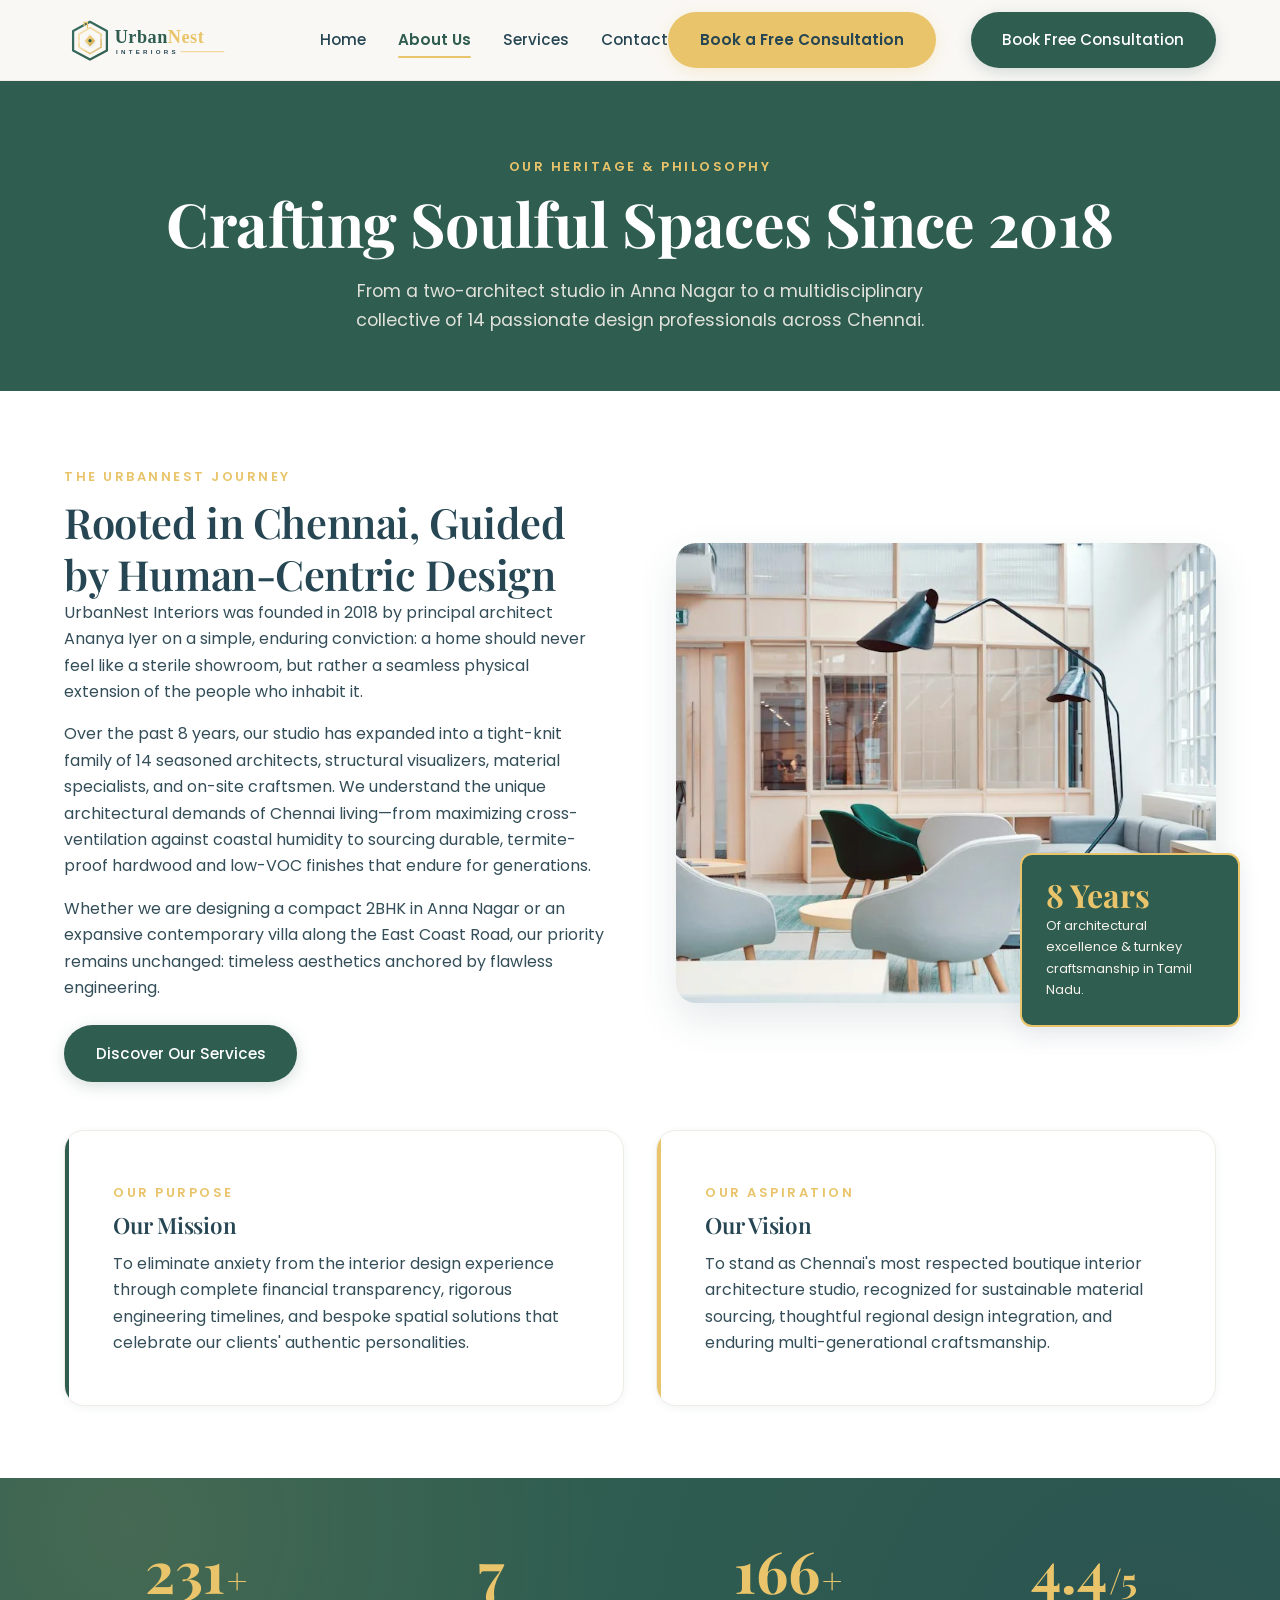
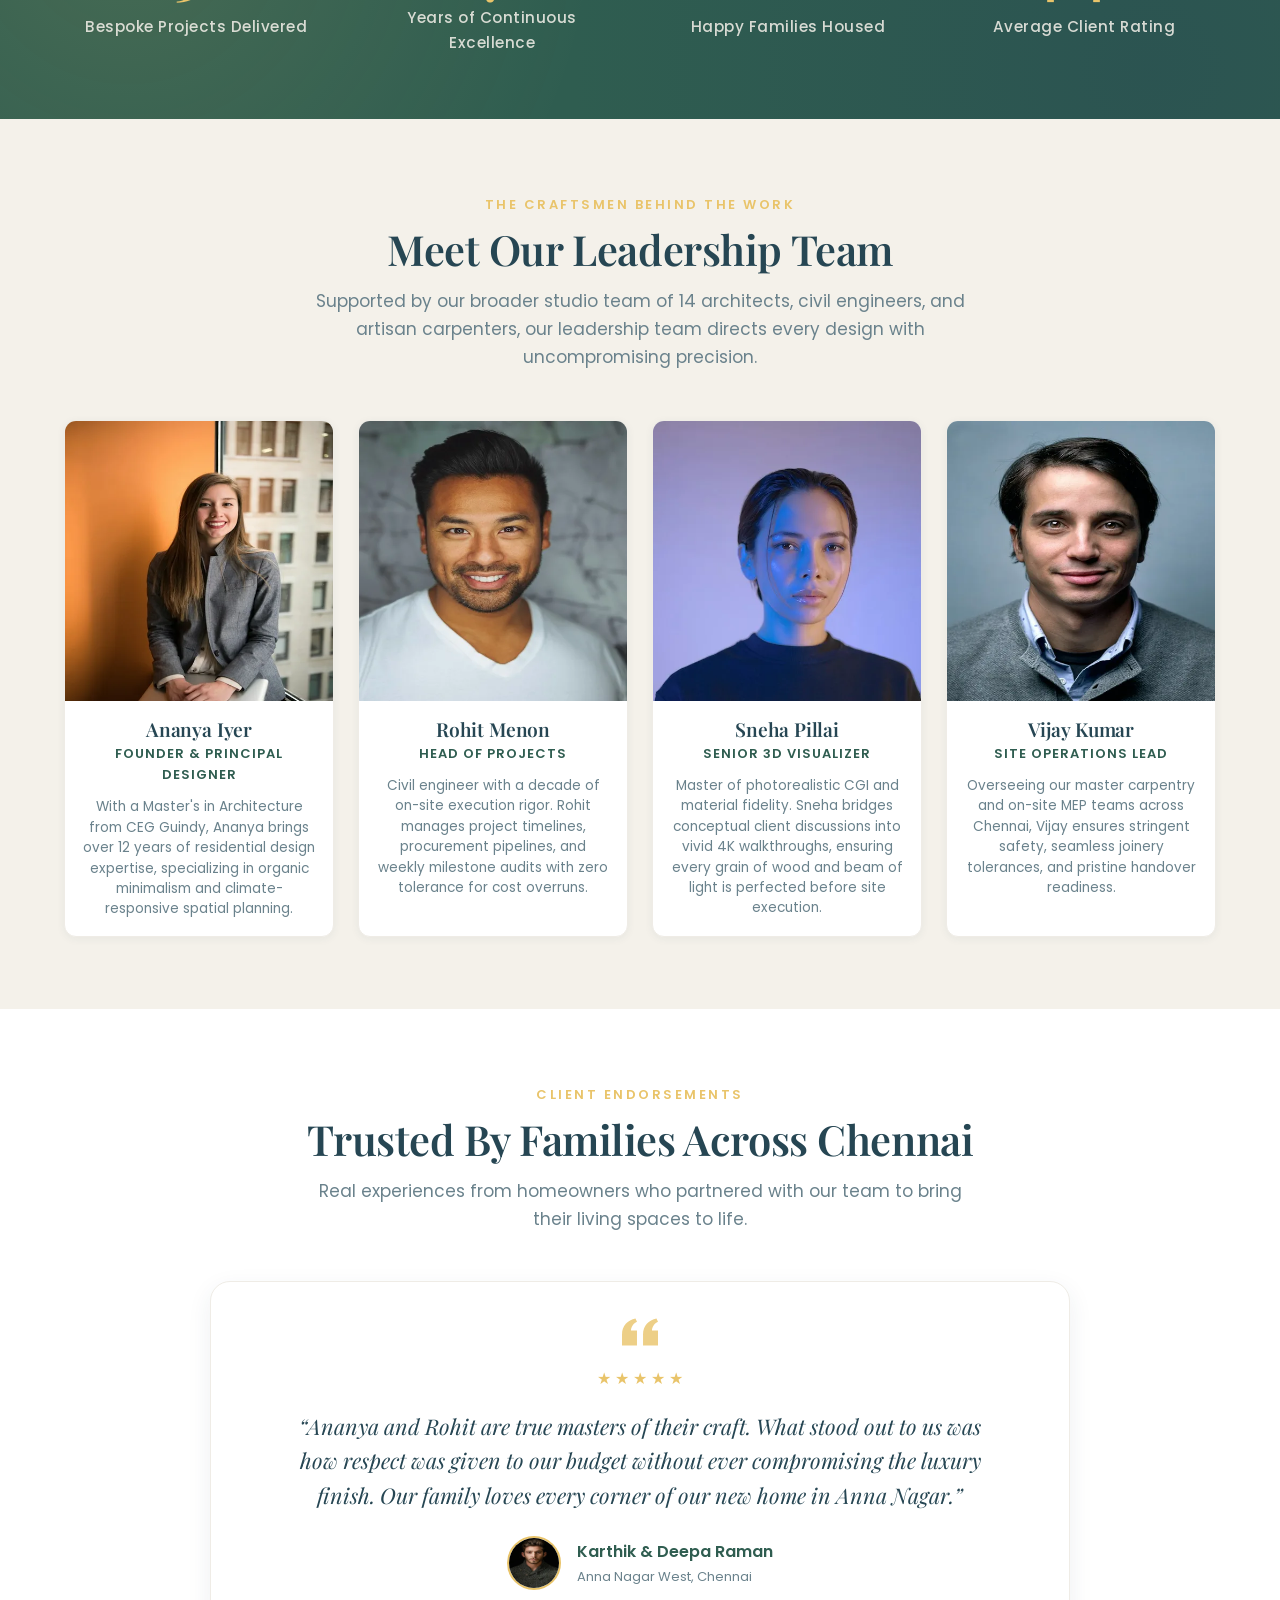
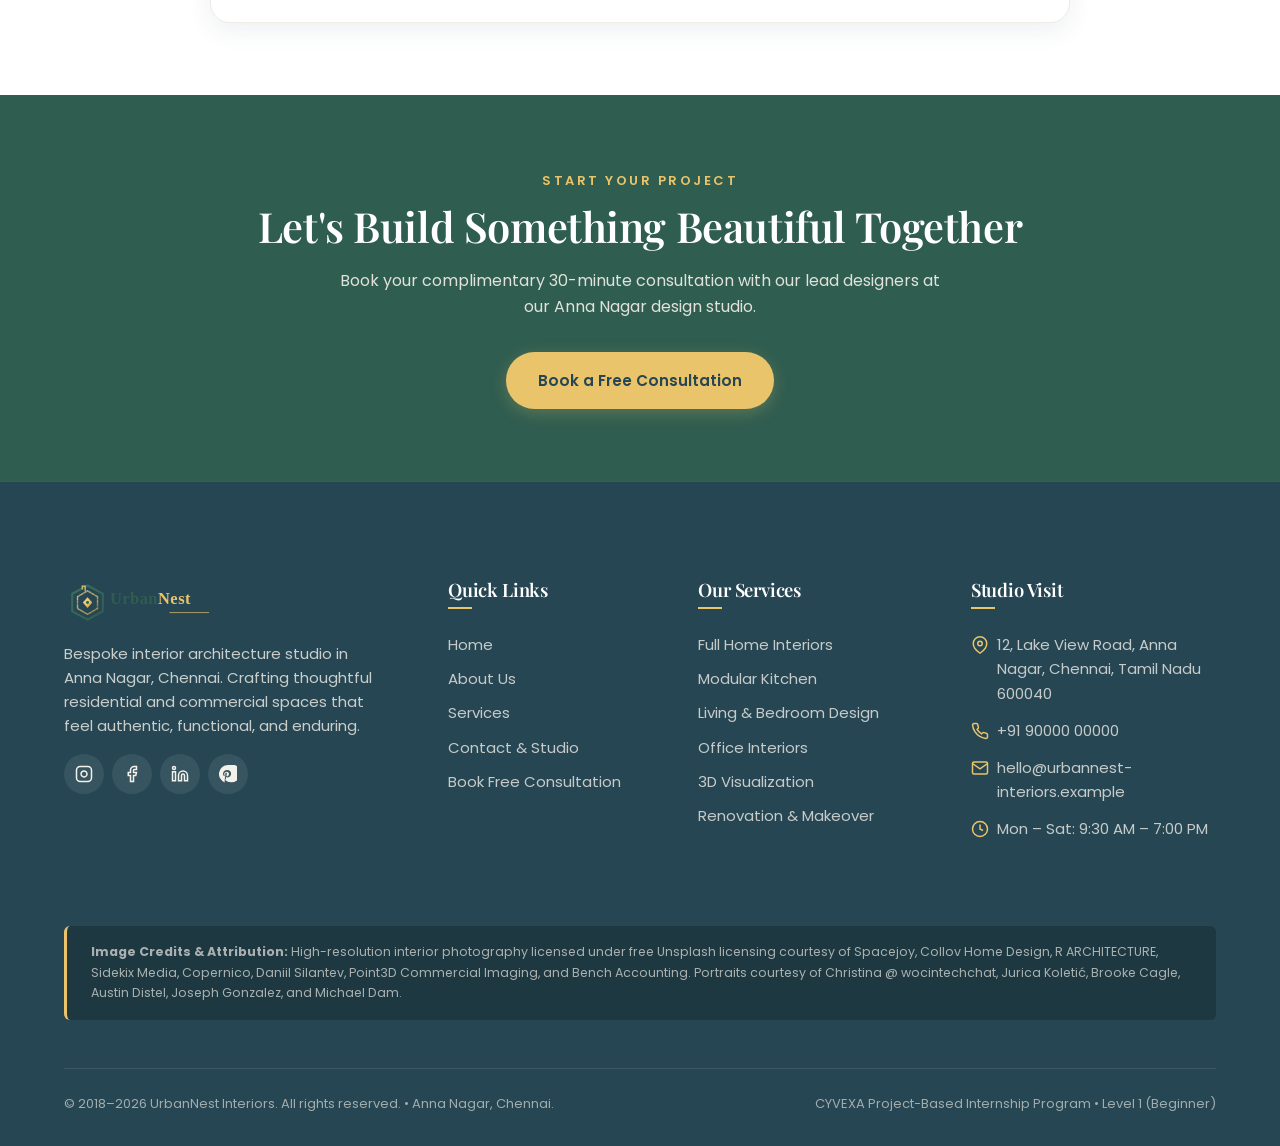
==== about.html @ 2cceaa19 "Initial commit: Complete UrbanNest Interiors static website and documentation" ====
<!DOCTYPE html>
<html lang="en">
<head>
  <meta charset="UTF-8">
  <meta name="viewport" content="width=device-width, initial-scale=1.0">
  <title>About Us | UrbanNest Interiors | Our Story &amp; Leadership Team</title>
  <meta name="description" content="Discover the story of UrbanNest Interiors. Founded in 2018 in Anna Nagar, Chennai, our team of 14 designers and engineers has delivered over 250 bespoke homes.">
  <meta name="keywords" content="about urbannest interiors, interior designers anna nagar, ananya iyer designer, chennai architects, interior design team">
  <meta name="author" content="UrbanNest Interiors">

  <!-- Open Graph / Meta -->
  <meta property="og:type" content="website">
  <meta property="og:title" content="About Us | UrbanNest Interiors">
  <meta property="og:description" content="Learn about our 8-year design heritage in Chennai and meet our multidisciplinary team of 14 architects and project managers.">
  <meta property="og:image" content="assets/images/about-studio.webp">

  <!-- Favicon -->
  <link rel="icon" type="image/png" href="assets/favicon.png">

  <!-- Google Fonts Preconnect -->
  <link rel="preconnect" href="https://fonts.googleapis.com">
  <link rel="preconnect" href="https://fonts.gstatic.com" crossorigin>
  <link href="https://fonts.googleapis.com/css2?family=Playfair+Display:ital,wght@0,500;0,600;0,700;1,400&family=Poppins:wght@300;400;500;600;700&display=swap" rel="stylesheet">

  <!-- Main Stylesheet -->
  <link rel="stylesheet" href="css/style.css">
</head>
<body>

  <!-- Site Header -->
  <header class="site-header" id="siteHeader">
    <div class="container header-container">
      <a href="index.html" class="brand-logo-link" aria-label="UrbanNest Interiors Home">
        <img src="assets/logo.svg" alt="UrbanNest Interiors Logo" class="brand-logo-img" width="220" height="52">
      </a>

      <!-- Desktop & Mobile Navigation -->
      <nav class="main-navigation" id="mainNavigation" aria-label="Main Navigation">
        <ul class="nav-menu">
          <li><a href="index.html" class="nav-link">Home</a></li>
          <li><a href="about.html" class="nav-link active" aria-current="page">About Us</a></li>
          <li><a href="services.html" class="nav-link">Services</a></li>
          <li><a href="contact.html" class="nav-link">Contact</a></li>
        </ul>
        <div class="mobile-cta-wrapper">
          <a href="contact.html" class="btn btn-gold">Book a Free Consultation</a>
        </div>
      </nav>

      <div class="header-actions">
        <a href="contact.html" class="btn btn-primary" id="headerCtaBtn">Book Free Consultation</a>
        <button class="menu-toggle" id="menuToggle" aria-expanded="false" aria-controls="mainNavigation" aria-label="Toggle navigation menu">
          <span class="menu-toggle-bar"></span>
          <span class="menu-toggle-bar"></span>
          <span class="menu-toggle-bar"></span>
        </button>
      </div>
    </div>
  </header>

  <main id="mainContent">
    <!-- Page Hero Banner -->
    <section class="section section-dark text-center" style="padding: 4.5rem 0 3.5rem;">
      <div class="container">
        <span class="section-eyebrow">Our Heritage &amp; Philosophy</span>
        <h1 style="color: #FFFFFF; margin-bottom: 1rem;">Crafting Soulful Spaces Since 2018</h1>
        <p style="max-width: 650px; margin: 0 auto; color: rgba(244, 241, 234, 0.9); font-size: 1.1rem;">
          From a two-architect studio in Anna Nagar to a multidisciplinary collective of 14 passionate design professionals across Chennai.
        </p>
      </div>
    </section>

    <!-- Company Story Section -->
    <section class="section section-white" id="ourStory">
      <div class="container">
        <div class="about-story-grid">
          <div class="about-story-content">
            <span class="section-eyebrow">The UrbanNest Journey</span>
            <h2>Rooted in Chennai, Guided by Human-Centric Design</h2>
            <p>
              UrbanNest Interiors was founded in 2018 by principal architect Ananya Iyer on a simple, enduring conviction: a home should never feel like a sterile showroom, but rather a seamless physical extension of the people who inhabit it.
            </p>
            <p>
              Over the past 8 years, our studio has expanded into a tight-knit family of 14 seasoned architects, structural visualizers, material specialists, and on-site craftsmen. We understand the unique architectural demands of Chennai living—from maximizing cross-ventilation against coastal humidity to sourcing durable, termite-proof hardwood and low-VOC finishes that endure for generations.
            </p>
            <p>
              Whether we are designing a compact 2BHK in Anna Nagar or an expansive contemporary villa along the East Coast Road, our priority remains unchanged: timeless aesthetics anchored by flawless engineering.
            </p>
            <div style="margin-top: 1.5rem;">
              <a href="services.html" class="btn btn-primary">Discover Our Services</a>
            </div>
          </div>

          <div class="about-story-media">
            <img src="assets/images/about-studio.webp" alt="UrbanNest Interiors design studio and material sampling workspace" class="about-story-img" width="900" height="600" loading="lazy">
            <div class="about-badge-card">
              <div class="about-badge-year">8 Years</div>
              <div class="about-badge-text">Of architectural excellence &amp; turnkey craftsmanship in Tamil Nadu.</div>
            </div>
          </div>
        </div>

        <!-- Mission & Vision Cards -->
        <div class="mission-vision-grid">
          <div class="mv-card">
            <span class="section-eyebrow text-green">Our Purpose</span>
            <h3 class="mv-card-title">Our Mission</h3>
            <p>
              To eliminate anxiety from the interior design experience through complete financial transparency, rigorous engineering timelines, and bespoke spatial solutions that celebrate our clients&apos; authentic personalities.
            </p>
          </div>

          <div class="mv-card vision">
            <span class="section-eyebrow text-gold">Our Aspiration</span>
            <h3 class="mv-card-title">Our Vision</h3>
            <p>
              To stand as Chennai&apos;s most respected boutique interior architecture studio, recognized for sustainable material sourcing, thoughtful regional design integration, and enduring multi-generational craftsmanship.
            </p>
          </div>
        </div>
      </div>
    </section>

    <!-- Company Statistics Section -->
    <section class="stats-banner" id="aboutStatsSection">
      <div class="container">
        <div class="stats-grid">
          <div class="stat-item">
            <div class="stat-number-wrapper">
              <span class="stat-counter" data-target="250">0</span>
              <span class="stat-suffix">+</span>
            </div>
            <div class="stat-label">Bespoke Projects Delivered</div>
          </div>

          <div class="stat-item">
            <div class="stat-number-wrapper">
              <span class="stat-counter" data-target="8">0</span>
              <span class="stat-suffix"></span>
            </div>
            <div class="stat-label">Years of Continuous Excellence</div>
          </div>

          <div class="stat-item">
            <div class="stat-number-wrapper">
              <span class="stat-counter" data-target="180">0</span>
              <span class="stat-suffix">+</span>
            </div>
            <div class="stat-label">Happy Families Housed</div>
          </div>

          <div class="stat-item">
            <div class="stat-number-wrapper">
              <span class="stat-counter" data-target="4.8" data-decimal="true">0</span>
              <span class="stat-suffix">/5</span>
            </div>
            <div class="stat-label">Average Client Rating</div>
          </div>
        </div>
      </div>
    </section>

    <!-- Leadership & Team Section (Team of 14 & 4 Profiles) -->
    <section class="section section-cream" id="teamSection">
      <div class="container">
        <div class="section-header">
          <span class="section-eyebrow">The Craftsmen Behind The Work</span>
          <h2>Meet Our Leadership Team</h2>
          <p class="section-description">
            Supported by our broader studio team of 14 architects, civil engineers, and artisan carpenters, our leadership team directs every design with uncompromising precision.
          </p>
        </div>

        <div class="team-grid">
          <!-- Profile 1: Ananya Iyer -->
          <article class="team-card">
            <div class="team-card-media">
              <img src="assets/images/team-ananya.webp" alt="Ananya Iyer, Founder and Principal Designer at UrbanNest Interiors" class="team-card-img" width="500" height="600" loading="lazy">
            </div>
            <div class="team-card-body">
              <h3 class="team-member-name">Ananya Iyer</h3>
              <div class="team-member-role">Founder &amp; Principal Designer</div>
              <p class="team-member-bio">
                With a Master&apos;s in Architecture from CEG Guindy, Ananya brings over 12 years of residential design expertise, specializing in organic minimalism and climate-responsive spatial planning.
              </p>
            </div>
          </article>

          <!-- Profile 2: Rohit Menon -->
          <article class="team-card">
            <div class="team-card-media">
              <img src="assets/images/team-rohit.webp" alt="Rohit Menon, Head of Projects at UrbanNest Interiors" class="team-card-img" width="500" height="600" loading="lazy">
            </div>
            <div class="team-card-body">
              <h3 class="team-member-name">Rohit Menon</h3>
              <div class="team-member-role">Head of Projects</div>
              <p class="team-member-bio">
                Civil engineer with a decade of on-site execution rigor. Rohit manages project timelines, procurement pipelines, and weekly milestone audits with zero tolerance for cost overruns.
              </p>
            </div>
          </article>

          <!-- Profile 3: Sneha Pillai -->
          <article class="team-card">
            <div class="team-card-media">
              <img src="assets/images/team-sneha.webp" alt="Sneha Pillai, Senior 3D Visualizer at UrbanNest Interiors" class="team-card-img" width="500" height="600" loading="lazy">
            </div>
            <div class="team-card-body">
              <h3 class="team-member-name">Sneha Pillai</h3>
              <div class="team-member-role">Senior 3D Visualizer</div>
              <p class="team-member-bio">
                Master of photorealistic CGI and material fidelity. Sneha bridges conceptual client discussions into vivid 4K walkthroughs, ensuring every grain of wood and beam of light is perfected before site execution.
              </p>
            </div>
          </article>

          <!-- Profile 4: Vijay Kumar -->
          <article class="team-card">
            <div class="team-card-media">
              <img src="assets/images/team-vijay.webp" alt="Vijay Kumar, Site Operations Lead at UrbanNest Interiors" class="team-card-img" width="500" height="600" loading="lazy">
            </div>
            <div class="team-card-body">
              <h3 class="team-member-name">Vijay Kumar</h3>
              <div class="team-member-role">Site Operations Lead</div>
              <p class="team-member-bio">
                Overseeing our master carpentry and on-site MEP teams across Chennai, Vijay ensures stringent safety, seamless joinery tolerances, and pristine handover readiness.
              </p>
            </div>
          </article>
        </div>
      </div>
    </section>

    <!-- Testimonial Spotlight Section -->
    <section class="section section-white" id="aboutTestimonials">
      <div class="container">
        <div class="section-header">
          <span class="section-eyebrow">Client Endorsements</span>
          <h2>Trusted By Families Across Chennai</h2>
          <p class="section-description">
            Real experiences from homeowners who partnered with our team to bring their living spaces to life.
          </p>
        </div>

        <div class="testimonial-carousel-container">
          <div class="testimonial-slide" style="max-width: 800px; margin: 0 auto;">
            <svg class="testimonial-quote-icon" width="36" height="36" viewBox="0 0 24 24" fill="currentColor"><path d="M14.017 21v-7.391c0-5.704 3.731-9.57 8.983-10.609l.995 2.151c-2.432.917-3.995 3.638-3.995 5.849h4v10h-9.983zm-14.017 0v-7.391c0-5.704 3.748-9.57 9-10.609l.996 2.151c-2.433.917-3.996 3.638-3.996 5.849h3.983v10h-9.983z"/></svg>
            <div class="testimonial-rating" aria-label="5 out of 5 stars">
              <span>&#9733;</span><span>&#9733;</span><span>&#9733;</span><span>&#9733;</span><span>&#9733;</span>
            </div>
            <blockquote class="testimonial-quote-text">
              &ldquo;Ananya and Rohit are true masters of their craft. What stood out to us was how respect was given to our budget without ever compromising the luxury finish. Our family loves every corner of our new home in Anna Nagar.&rdquo;
            </blockquote>
            <div class="testimonial-author-wrapper">
              <img src="assets/images/client-karthik.webp" alt="Client Karthik Raman" class="testimonial-author-avatar" width="54" height="54" loading="lazy">
              <div class="testimonial-author-info">
                <div class="testimonial-author-name">Karthik &amp; Deepa Raman</div>
                <div class="testimonial-author-location">Anna Nagar West, Chennai</div>
              </div>
            </div>
          </div>
        </div>
      </div>
    </section>

    <!-- Consultation Banner -->
    <section class="section section-dark text-center">
      <div class="container">
        <span class="section-eyebrow">Start Your Project</span>
        <h2 style="color: #FFFFFF; margin-bottom: 1rem;">Let&apos;s Build Something Beautiful Together</h2>
        <p style="max-width: 600px; margin: 0 auto 2rem; color: rgba(244, 241, 234, 0.9);">
          Book your complimentary 30-minute consultation with our lead designers at our Anna Nagar design studio.
        </p>
        <a href="contact.html" class="btn btn-gold">Book a Free Consultation</a>
      </div>
    </section>
  </main>

  <!-- Global Footer -->
  <footer class="site-footer" id="siteFooter">
    <div class="container">
      <div class="footer-top-grid">
        <!-- Col 1: Brand Info -->
        <div>
          <img src="assets/logo.svg" alt="UrbanNest Interiors" class="footer-brand-logo" width="200" height="48">
          <p class="footer-brand-desc">
            Bespoke interior architecture studio in Anna Nagar, Chennai. Crafting thoughtful residential and commercial spaces that feel authentic, functional, and enduring.
          </p>
          <div class="footer-social-links" aria-label="Social media channels">
            <a href="https://instagram.com" class="social-btn" target="_blank" rel="noopener noreferrer" aria-label="Instagram">
              <svg width="18" height="18" viewBox="0 0 24 24" fill="none" stroke="currentColor" stroke-width="2"><rect x="2" y="2" width="20" height="20" rx="5" ry="5"></rect><path d="M16 11.37A4 4 0 1 1 12.63 8 4 4 0 0 1 16 11.37z"></path><line x1="17.5" y1="6.5" x2="17.51" y2="6.5"></line></svg>
            </a>
            <a href="https://facebook.com" class="social-btn" target="_blank" rel="noopener noreferrer" aria-label="Facebook">
              <svg width="18" height="18" viewBox="0 0 24 24" fill="none" stroke="currentColor" stroke-width="2"><path d="M18 2h-3a5 5 0 0 0-5 5v3H7v4h3v8h4v-8h3l1-4h-4V7a1 1 0 0 1 1-1h3z"></path></svg>
            </a>
            <a href="https://linkedin.com" class="social-btn" target="_blank" rel="noopener noreferrer" aria-label="LinkedIn">
              <svg width="18" height="18" viewBox="0 0 24 24" fill="none" stroke="currentColor" stroke-width="2"><path d="M16 8a6 6 0 0 1 6 6v7h-4v-7a2 2 0 0 0-2-2 2 2 0 0 0-2 2v7h-4v-7a6 6 0 0 1 6-6z"></path><rect x="2" y="9" width="4" height="12"></rect><circle cx="4" cy="4" r="2"></circle></svg>
            </a>
            <a href="https://pinterest.com" class="social-btn" target="_blank" rel="noopener noreferrer" aria-label="Pinterest">
              <svg width="18" height="18" viewBox="0 0 24 24" fill="currentColor"><path d="M12 0a12 12 0 0 0-4.37 23.18c-.06-.98-.12-2.48.02-3.55.13-.97.87-6.39.87-6.39s-.22-.44-.22-1.09c0-1.02.59-1.78 1.33-1.78.63 0 .93.47.93 1.04 0 .63-.4 1.58-.61 2.45-.17.73.37 1.33 1.09 1.33 1.3 0 2.31-1.38 2.31-3.36 0-1.76-1.26-2.99-3.07-2.99-2.09 0-3.32 1.57-3.32 3.19 0 .63.24 1.31.55 1.68.06.07.07.14.05.21-.06.24-.19.77-.21.88-.04.14-.12.17-.28.1-1.05-.49-1.7-2.02-1.7-3.26 0-2.65 1.93-5.09 5.56-5.09 2.92 0 5.19 2.08 5.19 4.86 0 2.9-1.83 5.23-4.37 5.23-.85 0-1.66-.44-1.93-.97l-.53 2.01c-.19.74-.71 1.66-1.06 2.22A12.003 12.003 0 1 0 12 0z"/></svg>
            </a>
          </div>
        </div>

        <!-- Col 2: Quick Links -->
        <div>
          <h4 class="footer-heading">Quick Links</h4>
          <ul class="footer-nav-list">
            <li><a href="index.html">Home</a></li>
            <li><a href="about.html">About Us</a></li>
            <li><a href="services.html">Services</a></li>
            <li><a href="contact.html">Contact &amp; Studio</a></li>
            <li><a href="contact.html">Book Free Consultation</a></li>
          </ul>
        </div>

        <!-- Col 3: Services -->
        <div>
          <h4 class="footer-heading">Our Services</h4>
          <ul class="footer-nav-list">
            <li><a href="services.html#serviceFullHome">Full Home Interiors</a></li>
            <li><a href="services.html#serviceModularKitchen">Modular Kitchen</a></li>
            <li><a href="services.html#serviceLivingBed">Living &amp; Bedroom Design</a></li>
            <li><a href="services.html#serviceOffice">Office Interiors</a></li>
            <li><a href="services.html#service3dViz">3D Visualization</a></li>
            <li><a href="services.html#serviceRenovation">Renovation &amp; Makeover</a></li>
          </ul>
        </div>

        <!-- Col 4: Studio Contact -->
        <div>
          <h4 class="footer-heading">Studio Visit</h4>
          <div class="footer-contact-item">
            <svg width="18" height="18" viewBox="0 0 24 24" fill="none" stroke="currentColor" stroke-width="2"><path d="M21 10c0 7-9 13-9 13s-9-6-9-13a9 9 0 0 1 18 0z"></path><circle cx="12" cy="10" r="3"></circle></svg>
            <span>12, Lake View Road, Anna Nagar, Chennai, Tamil Nadu 600040</span>
          </div>
          <div class="footer-contact-item">
            <svg width="18" height="18" viewBox="0 0 24 24" fill="none" stroke="currentColor" stroke-width="2"><path d="M22 16.92v3a2 2 0 0 1-2.18 2 19.79 19.79 0 0 1-8.63-3.07 19.5 19.5 0 0 1-6-6 19.79 19.79 0 0 1-3.07-8.67A2 2 0 0 1 4.11 2h3a2 2 0 0 1 2 1.72 12.84 12.84 0 0 0 .7 2.81 2 2 0 0 1-.45 2.11L8.09 9.91a16 16 0 0 0 6 6l1.27-1.27a2 2 0 0 1 2.11-.45 12.84 12.84 0 0 0 2.81.7A2 2 0 0 1 22 16.92z"></path></svg>
            <a href="tel:+919000000000">+91 90000 00000</a>
          </div>
          <div class="footer-contact-item">
            <svg width="18" height="18" viewBox="0 0 24 24" fill="none" stroke="currentColor" stroke-width="2"><path d="M4 4h16c1.1 0 2 .9 2 2v12c0 1.1-.9 2-2 2H4c-1.1 0-2-.9-2-2V6c0-1.1.9-2 2-2z"></path><polyline points="22,6 12,13 2,6"></polyline></svg>
            <a href="mailto:hello@urbannest-interiors.example">hello@urbannest-interiors.example</a>
          </div>
          <div class="footer-contact-item">
            <svg width="18" height="18" viewBox="0 0 24 24" fill="none" stroke="currentColor" stroke-width="2"><circle cx="12" cy="12" r="10"></circle><polyline points="12 6 12 12 16 14"></polyline></svg>
            <span>Mon &ndash; Sat: 9:30 AM &ndash; 7:00 PM</span>
          </div>
        </div>
      </div>

      <!-- External Image Credits Strip -->
      <div class="footer-credits-box">
        <strong>Image Credits &amp; Attribution:</strong> High-resolution interior photography licensed under free Unsplash licensing courtesy of Spacejoy, Collov Home Design, R ARCHITECTURE, Sidekix Media, Copernico, Daniil Silantev, Point3D Commercial Imaging, and Bench Accounting. Portraits courtesy of Christina @ wocintechchat, Jurica Koletić, Brooke Cagle, Austin Distel, Joseph Gonzalez, and Michael Dam.
      </div>

      <!-- Copyright Bar -->
      <div class="footer-bottom-bar">
        <div>&copy; 2018&ndash;2026 UrbanNest Interiors. All rights reserved. &bull; Anna Nagar, Chennai.</div>
        <div>CYVEXA Project-Based Internship Program &bull; Level 1 (Beginner)</div>
      </div>
    </div>
  </footer>

  <!-- Floating Back to Top Button -->
  <button class="back-to-top-btn" id="backToTopBtn" aria-label="Back to top of page">
    <svg width="22" height="22" viewBox="0 0 24 24" fill="none" stroke="currentColor" stroke-width="2.5" stroke-linecap="round" stroke-linejoin="round"><line x1="12" y1="19" x2="12" y2="5"></line><polyline points="5 12 12 5 19 12"></polyline></svg>
  </button>

  <!-- Scripts -->
  <script src="js/main.js"></script>
</body>
</html>
---- css/style.css ----
/* ==========================================================================
   UrbanNest Interiors — Official Stylesheet
   Tagline: "Spaces that feel like you."
   Colors:
     Deep Green: #2F5D50 | Warm Gold: #E9C46A | Cream: #F4F1EA
     Charcoal: #264653   | White: #FFFFFF
   Fonts:
     Headings: 'Playfair Display', Georgia, serif
     Body: 'Poppins', sans-serif
   ========================================================================== */

/* --------------------------------------------------------------------------
   1. CSS Custom Properties (Design Tokens)
   -------------------------------------------------------------------------- */
:root {
  /* Color Palette */
  --color-primary: #2F5D50;
  --color-primary-dark: #22443A;
  --color-primary-light: #3D7364;
  --color-primary-subtle: rgba(47, 93, 80, 0.08);

  --color-gold: #E9C46A;
  --color-gold-hover: #D4AF37;
  --color-gold-light: #FDF6E2;
  --color-gold-glow: rgba(233, 196, 106, 0.25);

  --color-cream: #F4F1EA;
  --color-cream-light: #FAF8F5;
  --color-cream-dark: #E8E3D7;

  --color-charcoal: #264653;
  --color-charcoal-muted: #4A6B78;
  --color-text-body: #334E58;
  --color-text-light: #6A828C;

  --color-white: #FFFFFF;
  --color-border: #E2DDD3;
  --color-border-light: #EFECE6;

  --color-error: #D9534F;
  --color-error-bg: #FDF2F2;
  --color-success: #2E7D32;
  --color-success-bg: #E8F5E9;

  /* Typography */
  --font-heading: 'Playfair Display', Georgia, serif;
  --font-body: 'Poppins', -apple-system, BlinkMacSystemFont, 'Segoe UI', Roboto, sans-serif;

  /* Spacing Scale */
  --space-2xs: 0.25rem;  /* 4px */
  --space-xs: 0.5rem;    /* 8px */
  --space-sm: 0.75rem;   /* 12px */
  --space-md: 1rem;      /* 16px */
  --space-lg: 1.5rem;    /* 24px */
  --space-xl: 2rem;      /* 32px */
  --space-2xl: 3rem;     /* 48px */
  --space-3xl: 4.5rem;   /* 72px */
  --space-4xl: 6rem;     /* 96px */

  /* Layout */
  --container-max-width: 1200px;
  --header-height: 80px;

  /* Shadows */
  --shadow-sm: 0 2px 8px rgba(38, 70, 83, 0.06);
  --shadow-md: 0 8px 24px rgba(38, 70, 83, 0.08);
  --shadow-lg: 0 16px 40px rgba(38, 70, 83, 0.12);
  --shadow-hover: 0 20px 48px rgba(47, 93, 80, 0.16);

  /* Transitions & Border Radii */
  --radius-sm: 6px;
  --radius-md: 12px;
  --radius-lg: 20px;
  --radius-full: 9999px;
  --transition-fast: 0.2s cubic-bezier(0.16, 1, 0.3, 1);
  --transition-normal: 0.3s cubic-bezier(0.16, 1, 0.3, 1);
  --transition-slow: 0.5s cubic-bezier(0.16, 1, 0.3, 1);
}

/* --------------------------------------------------------------------------
   2. Reset & Base Styles
   -------------------------------------------------------------------------- */
*,
*::before,
*::after {
  box-sizing: border-box;
  margin: 0;
  padding: 0;
}

html {
  font-size: 16px;
  scroll-behavior: smooth;
  -webkit-font-smoothing: antialiased;
  -moz-osx-font-smoothing: grayscale;
}

body {
  font-family: var(--font-body);
  font-size: 1rem;
  line-height: 1.65;
  color: var(--color-text-body);
  background-color: var(--color-cream-light);
  overflow-x: hidden;
  min-height: 100vh;
  display: flex;
  flex-direction: column;
}

main {
  flex: 1 0 auto;
}

img,
svg,
video {
  display: block;
  max-width: 100%;
  height: auto;
}

a {
  color: inherit;
  text-decoration: none;
  transition: color var(--transition-fast);
}

button,
input,
select,
textarea {
  font: inherit;
  color: inherit;
}

button {
  cursor: pointer;
  border: none;
  background: none;
}

ul,
ol {
  list-style: none;
}

/* --------------------------------------------------------------------------
   3. Typography & Headings
   -------------------------------------------------------------------------- */
h1, h2, h3, h4, h5, h6 {
  font-family: var(--font-heading);
  color: var(--color-charcoal);
  line-height: 1.25;
  font-weight: 600;
  letter-spacing: -0.01em;
}

h1 {
  font-size: clamp(2.4rem, 5vw, 3.8rem);
  font-weight: 700;
}

h2 {
  font-size: clamp(1.8rem, 3.5vw, 2.6rem);
}

h3 {
  font-size: clamp(1.3rem, 2.5vw, 1.75rem);
}

h4 {
  font-size: 1.2rem;
}

p {
  margin-bottom: 1rem;
}

p:last-child {
  margin-bottom: 0;
}

.text-gold {
  color: var(--color-gold);
}

.text-green {
  color: var(--color-primary);
}

.text-center {
  text-align: center;
}

/* --------------------------------------------------------------------------
   4. Layout Containers & Utilities
   -------------------------------------------------------------------------- */
.container {
  width: 100%;
  max-width: var(--container-max-width);
  margin-left: auto;
  margin-right: auto;
  padding-left: var(--space-lg);
  padding-right: var(--space-lg);
}

.section {
  padding-top: var(--space-3xl);
  padding-bottom: var(--space-3xl);
}

.section-cream {
  background-color: var(--color-cream);
}

.section-white {
  background-color: var(--color-white);
}

.section-dark {
  background-color: var(--color-primary);
  color: var(--color-cream);
}

.section-dark h2,
.section-dark h3,
.section-dark h4 {
  color: var(--color-white);
}

.section-header {
  text-align: center;
  max-width: 680px;
  margin: 0 auto var(--space-2xl);
}

.section-eyebrow {
  display: inline-block;
  font-size: 0.8125rem;
  font-weight: 600;
  text-transform: uppercase;
  letter-spacing: 2.5px;
  color: var(--color-gold);
  margin-bottom: var(--space-xs);
}

.section-dark .section-eyebrow {
  color: var(--color-gold);
}

.section-description {
  font-size: 1.0625rem;
  color: var(--color-text-light);
  margin-top: var(--space-sm);
}

.section-dark .section-description {
  color: rgba(244, 241, 234, 0.8);
}

/* --------------------------------------------------------------------------
   5. Buttons & Interactive Links
   -------------------------------------------------------------------------- */
.btn {
  display: inline-flex;
  align-items: center;
  justify-content: center;
  gap: var(--space-xs);
  padding: 0.85rem 1.85rem;
  font-size: 0.95rem;
  font-weight: 500;
  border-radius: var(--radius-full);
  transition: all var(--transition-normal);
  text-align: center;
  min-height: 48px; /* Touch target >= 44px */
  border: 2px solid transparent;
}

.btn-primary {
  background-color: var(--color-primary);
  color: var(--color-white);
  box-shadow: 0 4px 16px rgba(47, 93, 80, 0.2);
}

.btn-primary:hover,
.btn-primary:focus-visible {
  background-color: var(--color-primary-dark);
  transform: translateY(-2px);
  box-shadow: 0 6px 20px rgba(47, 93, 80, 0.3);
}

.btn-gold {
  background-color: var(--color-gold);
  color: var(--color-charcoal);
  font-weight: 600;
  box-shadow: 0 4px 16px var(--color-gold-glow);
}

.btn-gold:hover,
.btn-gold:focus-visible {
  background-color: var(--color-gold-hover);
  transform: translateY(-2px);
  box-shadow: 0 6px 22px rgba(233, 196, 106, 0.4);
}

.btn-outline {
  border-color: var(--color-primary);
  color: var(--color-primary);
  background-color: transparent;
}

.btn-outline:hover,
.btn-outline:focus-visible {
  background-color: var(--color-primary);
  color: var(--color-white);
  transform: translateY(-2px);
}

.btn-outline-gold {
  border-color: var(--color-gold);
  color: var(--color-gold);
  background-color: transparent;
}

.btn-outline-gold:hover,
.btn-outline-gold:focus-visible {
  background-color: var(--color-gold);
  color: var(--color-charcoal);
}

.btn-link {
  display: inline-flex;
  align-items: center;
  gap: 0.4rem;
  font-weight: 600;
  color: var(--color-primary);
  font-size: 0.9375rem;
  transition: gap var(--transition-fast), color var(--transition-fast);
}

.btn-link:hover {
  color: var(--color-gold-hover);
  gap: 0.65rem;
}

.btn-link svg {
  transition: transform var(--transition-fast);
}

.btn-link:hover svg {
  transform: translateX(4px);
}

/* --------------------------------------------------------------------------
   6. Header & Navigation Bar
   -------------------------------------------------------------------------- */
.site-header {
  position: sticky;
  top: 0;
  left: 0;
  right: 0;
  z-index: 1000;
  background-color: rgba(250, 248, 245, 0.94);
  backdrop-filter: blur(14px);
  -webkit-backdrop-filter: blur(14px);
  border-bottom: 1px solid var(--color-border-light);
  transition: box-shadow var(--transition-normal), background-color var(--transition-normal);
}

.site-header.scrolled {
  box-shadow: var(--shadow-sm);
  background-color: rgba(255, 255, 255, 0.97);
}

.header-container {
  display: flex;
  align-items: center;
  justify-content: space-between;
  height: var(--header-height);
}

.brand-logo-link {
  display: flex;
  align-items: center;
  gap: var(--space-xs);
  transition: opacity var(--transition-fast);
}

.brand-logo-link:hover {
  opacity: 0.9;
}

.brand-logo-img {
  height: 52px;
  width: auto;
}

.main-navigation {
  display: flex;
  align-items: center;
}

.nav-menu {
  display: flex;
  align-items: center;
  gap: var(--space-xl);
}

.nav-link {
  position: relative;
  font-size: 0.95rem;
  font-weight: 500;
  color: var(--color-charcoal);
  padding: 0.5rem 0;
  transition: color var(--transition-fast);
}

.nav-link::after {
  content: '';
  position: absolute;
  bottom: 0;
  left: 0;
  width: 0;
  height: 2px;
  background-color: var(--color-gold);
  transition: width var(--transition-normal);
  border-radius: var(--radius-full);
}

.nav-link:hover,
.nav-link:focus-visible {
  color: var(--color-primary);
}

.nav-link:hover::after,
.nav-link.active::after {
  width: 100%;
}

.nav-link.active {
  color: var(--color-primary);
  font-weight: 600;
}

.header-actions {
  display: flex;
  align-items: center;
  gap: var(--space-md);
}

/* Mobile Hamburger Toggle */
.menu-toggle {
  display: none;
  flex-direction: column;
  justify-content: center;
  align-items: center;
  width: 44px;
  height: 44px;
  padding: 8px;
  background: transparent;
  border-radius: var(--radius-sm);
  transition: background-color var(--transition-fast);
}

.menu-toggle:hover {
  background-color: var(--color-cream);
}

.menu-toggle-bar {
  width: 24px;
  height: 2px;
  background-color: var(--color-charcoal);
  transition: all var(--transition-normal);
  margin: 3px 0;
  border-radius: 2px;
}

.menu-toggle.is-active .menu-toggle-bar:nth-child(1) {
  transform: translateY(8px) rotate(45deg);
}

.menu-toggle.is-active .menu-toggle-bar:nth-child(2) {
  opacity: 0;
}

.menu-toggle.is-active .menu-toggle-bar:nth-child(3) {
  transform: translateY(-8px) rotate(-45deg);
}

/* --------------------------------------------------------------------------
   7. Hero Section
   -------------------------------------------------------------------------- */
.hero {
  position: relative;
  background-color: var(--color-charcoal);
  color: var(--color-white);
  padding: var(--space-4xl) 0 calc(var(--space-4xl) + 2rem);
  overflow: hidden;
}

.hero-background-image {
  position: absolute;
  top: 0;
  left: 0;
  width: 100%;
  height: 100%;
  object-fit: cover;
  object-position: center;
  opacity: 0.38;
  filter: saturate(1.1);
  transform: scale(1.02);
  transition: transform 8s ease-out;
}

.hero:hover .hero-background-image {
  transform: scale(1.06);
}

.hero-overlay-scrim {
  position: absolute;
  top: 0;
  left: 0;
  width: 100%;
  height: 100%;
  background: linear-gradient(
    135deg,
    rgba(38, 70, 83, 0.94) 0%,
    rgba(47, 93, 80, 0.88) 60%,
    rgba(34, 68, 58, 0.82) 100%
  );
}

.hero-container {
  position: relative;
  z-index: 2;
  display: grid;
  grid-template-columns: 1.15fr 0.85fr;
  gap: var(--space-2xl);
  align-items: center;
}

.hero-content {
  max-width: 620px;
}

.hero-tag {
  display: inline-flex;
  align-items: center;
  gap: var(--space-xs);
  padding: 0.4rem 1rem;
  background-color: rgba(233, 196, 106, 0.15);
  border: 1px solid rgba(233, 196, 106, 0.35);
  border-radius: var(--radius-full);
  color: var(--color-gold);
  font-size: 0.8125rem;
  font-weight: 600;
  letter-spacing: 2px;
  text-transform: uppercase;
  margin-bottom: var(--space-md);
}

.hero-title {
  color: var(--color-white);
  margin-bottom: var(--space-md);
  line-height: 1.15;
}

.hero-subtitle {
  font-size: 1.125rem;
  color: rgba(244, 241, 234, 0.92);
  margin-bottom: var(--space-xl);
  line-height: 1.7;
}

.hero-cta-group {
  display: flex;
  flex-wrap: wrap;
  align-items: center;
  gap: var(--space-md);
  margin-bottom: var(--space-xl);
}

.hero-trust-badges {
  display: flex;
  align-items: center;
  gap: var(--space-xl);
  padding-top: var(--space-md);
  border-top: 1px solid rgba(244, 241, 234, 0.15);
}

.trust-badge-item {
  display: flex;
  flex-direction: column;
}

.trust-badge-number {
  font-family: var(--font-heading);
  font-size: 1.35rem;
  font-weight: 700;
  color: var(--color-gold);
}

.trust-badge-label {
  font-size: 0.8125rem;
  color: rgba(244, 241, 234, 0.75);
}

/* --------------------------------------------------------------------------
   8. Chennai Live Weather Widget (Open-Meteo Integration)
   -------------------------------------------------------------------------- */
.weather-widget-wrapper {
  position: relative;
}

.weather-card {
  background: rgba(255, 255, 255, 0.1);
  backdrop-filter: blur(16px);
  -webkit-backdrop-filter: blur(16px);
  border: 1px solid rgba(255, 255, 255, 0.22);
  border-radius: var(--radius-lg);
  padding: var(--space-xl);
  color: var(--color-white);
  box-shadow: 0 20px 40px rgba(0, 0, 0, 0.2);
  position: relative;
  overflow: hidden;
}

.weather-card::before {
  content: '';
  position: absolute;
  top: -50px;
  right: -50px;
  width: 140px;
  height: 140px;
  background: radial-gradient(circle, var(--color-gold-glow) 0%, transparent 70%);
  pointer-events: none;
}

.weather-header {
  display: flex;
  align-items: center;
  justify-content: space-between;
  margin-bottom: var(--space-md);
  border-bottom: 1px solid rgba(255, 255, 255, 0.12);
  padding-bottom: var(--space-sm);
}

.weather-location {
  display: flex;
  align-items: center;
  gap: var(--space-xs);
  font-size: 0.875rem;
  font-weight: 500;
  color: var(--color-gold);
  letter-spacing: 0.5px;
}

.weather-refresh-btn {
  color: rgba(244, 241, 234, 0.75);
  display: inline-flex;
  align-items: center;
  gap: 4px;
  font-size: 0.75rem;
  padding: 4px 8px;
  border-radius: var(--radius-full);
  background: rgba(255, 255, 255, 0.08);
  transition: all var(--transition-fast);
}

.weather-refresh-btn:hover {
  color: var(--color-gold);
  background: rgba(255, 255, 255, 0.16);
}

.weather-refresh-btn.rotating svg {
  animation: spin 1s linear infinite;
}

@keyframes spin {
  from { transform: rotate(0deg); }
  to { transform: rotate(360deg); }
}

.weather-body {
  display: flex;
  align-items: center;
  justify-content: space-between;
  margin-bottom: var(--space-md);
}

.weather-temp-block {
  display: flex;
  align-items: baseline;
  gap: 4px;
}

.weather-temp {
  font-family: var(--font-heading);
  font-size: 3.25rem;
  font-weight: 700;
  line-height: 1;
  color: var(--color-white);
}

.weather-unit {
  font-size: 1.5rem;
  color: var(--color-gold);
}

.weather-condition-block {
  display: flex;
  flex-direction: column;
  align-items: flex-end;
  text-align: right;
}

.weather-icon-display {
  font-size: 2.25rem;
  line-height: 1;
  margin-bottom: 4px;
}

.weather-condition-text {
  font-size: 1rem;
  font-weight: 500;
  color: var(--color-cream);
  text-transform: capitalize;
}

.weather-details-grid {
  display: grid;
  grid-template-columns: repeat(2, 1fr);
  gap: var(--space-sm);
  background: rgba(0, 0, 0, 0.18);
  padding: var(--space-sm) var(--space-md);
  border-radius: var(--radius-md);
  font-size: 0.8125rem;
}

.weather-detail-item {
  display: flex;
  align-items: center;
  gap: 6px;
  color: rgba(244, 241, 234, 0.85);
}

.weather-context-note {
  margin-top: var(--space-sm);
  font-size: 0.75rem;
  color: rgba(244, 241, 234, 0.7);
  font-style: italic;
  text-align: center;
}

/* Weather States: Loading, Error, Empty */
.weather-loading,
.weather-error {
  text-align: center;
  padding: var(--space-lg) var(--space-md);
}

.weather-loading-spinner {
  width: 32px;
  height: 32px;
  border: 3px solid rgba(255, 255, 255, 0.2);
  border-top-color: var(--color-gold);
  border-radius: 50%;
  animation: spin 0.8s linear infinite;
  margin: 0 auto var(--space-sm);
}

.weather-retry-btn {
  margin-top: var(--space-sm);
  padding: 0.4rem 1rem;
  font-size: 0.8125rem;
  background: var(--color-gold);
  color: var(--color-charcoal);
  border-radius: var(--radius-full);
  font-weight: 600;
}

/* --------------------------------------------------------------------------
   9. Services Grid & Cards
   -------------------------------------------------------------------------- */
.services-grid {
  display: grid;
  grid-template-columns: repeat(3, 1fr);
  gap: var(--space-xl);
}

.service-card {
  background-color: var(--color-white);
  border-radius: var(--radius-lg);
  overflow: hidden;
  box-shadow: var(--shadow-sm);
  border: 1px solid var(--color-border-light);
  display: flex;
  flex-direction: column;
  transition: transform var(--transition-normal), box-shadow var(--transition-normal);
}

.service-card:hover {
  transform: translateY(-8px);
  box-shadow: var(--shadow-hover);
}

.service-card-media {
  position: relative;
  height: 220px;
  overflow: hidden;
}

.service-card-img {
  width: 100%;
  height: 100%;
  object-fit: cover;
  transition: transform var(--transition-slow);
}

.service-card:hover .service-card-img {
  transform: scale(1.08);
}

.service-card-badge {
  position: absolute;
  top: var(--space-md);
  left: var(--space-md);
  background-color: rgba(47, 93, 80, 0.9);
  backdrop-filter: blur(4px);
  color: var(--color-white);
  padding: 0.3rem 0.8rem;
  border-radius: var(--radius-full);
  font-size: 0.75rem;
  font-weight: 600;
  letter-spacing: 0.5px;
  text-transform: uppercase;
}

.service-card-body {
  padding: var(--space-lg);
  display: flex;
  flex-direction: column;
  flex: 1;
}

.service-card-price-tag {
  display: inline-flex;
  align-items: baseline;
  gap: 4px;
  margin-bottom: var(--space-xs);
  color: var(--color-primary);
  font-weight: 700;
  font-size: 1.15rem;
}

.price-prefix {
  font-size: 0.8125rem;
  font-weight: 500;
  color: var(--color-text-light);
}

.service-card-title {
  margin-bottom: var(--space-xs);
  font-size: 1.35rem;
}

.service-card-desc {
  color: var(--color-text-light);
  font-size: 0.9375rem;
  line-height: 1.6;
  margin-bottom: var(--space-md);
  flex-grow: 1;
}

.service-card-features {
  margin-bottom: var(--space-lg);
  border-top: 1px solid var(--color-border-light);
  padding-top: var(--space-sm);
}

.service-card-features li {
  font-size: 0.875rem;
  color: var(--color-text-body);
  display: flex;
  align-items: center;
  gap: var(--space-xs);
  margin-bottom: 0.35rem;
}

.service-card-features li svg {
  color: var(--color-gold);
  flex-shrink: 0;
}

.service-card-footer {
  margin-top: auto;
  display: flex;
  align-items: center;
  justify-content: space-between;
  padding-top: var(--space-sm);
}

/* --------------------------------------------------------------------------
   10. Why Choose Us (Value Pillars)
   -------------------------------------------------------------------------- */
.features-grid {
  display: grid;
  grid-template-columns: repeat(4, 1fr);
  gap: var(--space-lg);
}

.feature-box {
  background-color: var(--color-white);
  padding: var(--space-xl) var(--space-lg);
  border-radius: var(--radius-md);
  border: 1px solid var(--color-border-light);
  box-shadow: var(--shadow-sm);
  transition: transform var(--transition-normal), border-color var(--transition-normal);
}

.feature-box:hover {
  transform: translateY(-5px);
  border-color: var(--color-gold);
}

.feature-icon-wrapper {
  width: 56px;
  height: 56px;
  border-radius: var(--radius-md);
  background-color: var(--color-cream);
  color: var(--color-primary);
  display: flex;
  align-items: center;
  justify-content: center;
  margin-bottom: var(--space-md);
  transition: background-color var(--transition-fast), color var(--transition-fast);
}

.feature-box:hover .feature-icon-wrapper {
  background-color: var(--color-primary);
  color: var(--color-gold);
}

.feature-title {
  font-size: 1.15rem;
  margin-bottom: var(--space-xs);
}

.feature-text {
  font-size: 0.875rem;
  color: var(--color-text-light);
  line-height: 1.6;
}

/* --------------------------------------------------------------------------
   11. Statistics Counter Section
   -------------------------------------------------------------------------- */
.stats-banner {
  background-color: var(--color-primary);
  color: var(--color-white);
  padding: var(--space-2xl) 0;
  position: relative;
  overflow: hidden;
}

.stats-banner::before {
  content: '';
  position: absolute;
  top: 0;
  left: 0;
  width: 100%;
  height: 100%;
  background: radial-gradient(circle at 10% 20%, rgba(233, 196, 106, 0.12) 0%, transparent 40%),
              radial-gradient(circle at 90% 80%, rgba(38, 70, 83, 0.4) 0%, transparent 50%);
  pointer-events: none;
}

.stats-grid {
  display: grid;
  grid-template-columns: repeat(4, 1fr);
  gap: var(--space-xl);
  text-align: center;
  position: relative;
  z-index: 1;
}

.stat-item {
  padding: var(--space-md);
}

.stat-number-wrapper {
  display: flex;
  align-items: baseline;
  justify-content: center;
  gap: 2px;
  margin-bottom: 0.35rem;
}

.stat-counter {
  font-family: var(--font-heading);
  font-size: clamp(2.5rem, 4.5vw, 3.6rem);
  font-weight: 700;
  line-height: 1;
  color: var(--color-gold);
}

.stat-suffix {
  font-family: var(--font-heading);
  font-size: 2.2rem;
  font-weight: 700;
  color: var(--color-gold);
}

.stat-label {
  font-size: 0.95rem;
  color: rgba(244, 241, 234, 0.85);
  font-weight: 500;
  letter-spacing: 0.5px;
}

/* --------------------------------------------------------------------------
   12. Testimonials Slider
   -------------------------------------------------------------------------- */
.testimonials-section {
  position: relative;
  overflow: hidden;
}

.testimonial-carousel-container {
  max-width: 860px;
  margin: 0 auto;
  position: relative;
}

.testimonial-track {
  display: flex;
  transition: transform var(--transition-slow);
  touch-action: pan-y;
}

.testimonial-slide {
  min-width: 100%;
  box-sizing: border-box;
  padding: var(--space-xl);
  background-color: var(--color-white);
  border-radius: var(--radius-lg);
  box-shadow: var(--shadow-md);
  border: 1px solid var(--color-border-light);
  display: flex;
  flex-direction: column;
  align-items: center;
  text-align: center;
}

.testimonial-quote-icon {
  color: var(--color-gold);
  margin-bottom: var(--space-md);
  opacity: 0.8;
}

.testimonial-rating {
  display: flex;
  gap: 4px;
  color: var(--color-gold);
  margin-bottom: var(--space-md);
}

.testimonial-quote-text {
  font-family: var(--font-heading);
  font-size: clamp(1.1rem, 2vw, 1.35rem);
  font-style: italic;
  color: var(--color-charcoal);
  line-height: 1.6;
  margin-bottom: var(--space-lg);
  max-width: 700px;
}

.testimonial-author-wrapper {
  display: flex;
  align-items: center;
  gap: var(--space-md);
}

.testimonial-author-avatar {
  width: 54px;
  height: 54px;
  border-radius: 50%;
  object-fit: cover;
  border: 2px solid var(--color-gold);
}

.testimonial-author-info {
  text-align: left;
}

.testimonial-author-name {
  font-family: var(--font-body);
  font-size: 1rem;
  font-weight: 600;
  color: var(--color-primary);
}

.testimonial-author-location {
  font-size: 0.8125rem;
  color: var(--color-text-light);
}

.slider-controls {
  display: flex;
  align-items: center;
  justify-content: center;
  gap: var(--space-lg);
  margin-top: var(--space-xl);
}

.slider-btn {
  width: 44px;
  height: 44px;
  border-radius: 50%;
  background-color: var(--color-white);
  border: 1px solid var(--color-border);
  color: var(--color-primary);
  display: flex;
  align-items: center;
  justify-content: center;
  box-shadow: var(--shadow-sm);
  transition: all var(--transition-fast);
}

.slider-btn:hover,
.slider-btn:focus-visible {
  background-color: var(--color-primary);
  color: var(--color-white);
  border-color: var(--color-primary);
  transform: translateY(-2px);
}

.slider-dots {
  display: flex;
  align-items: center;
  gap: 8px;
}

.slider-dot {
  width: 10px;
  height: 10px;
  border-radius: 50%;
  background-color: var(--color-border);
  transition: all var(--transition-normal);
  padding: 0;
}

.slider-dot.active {
  background-color: var(--color-primary);
  width: 28px;
  border-radius: var(--radius-full);
}

/* --------------------------------------------------------------------------
   13. FAQ Accordion
   -------------------------------------------------------------------------- */
.faq-container {
  max-width: 780px;
  margin: 0 auto;
}

.faq-item {
  background-color: var(--color-white);
  border: 1px solid var(--color-border-light);
  border-radius: var(--radius-md);
  margin-bottom: var(--space-md);
  overflow: hidden;
  transition: border-color var(--transition-fast), box-shadow var(--transition-fast);
}

.faq-item:hover {
  border-color: var(--color-gold);
}

.faq-item.is-open {
  border-color: var(--color-primary);
  box-shadow: var(--shadow-sm);
}

.faq-question-btn {
  width: 100%;
  display: flex;
  align-items: center;
  justify-content: space-between;
  padding: var(--space-lg);
  text-align: left;
  font-family: var(--font-heading);
  font-size: 1.125rem;
  font-weight: 600;
  color: var(--color-charcoal);
  background: none;
  min-height: 48px;
  transition: color var(--transition-fast);
}

.faq-question-btn:hover {
  color: var(--color-primary);
}

.faq-chevron {
  flex-shrink: 0;
  color: var(--color-primary);
  transition: transform var(--transition-normal);
  margin-left: var(--space-md);
}

.faq-item.is-open .faq-chevron {
  transform: rotate(180deg);
  color: var(--color-gold);
}

.faq-answer-panel {
  max-height: 0;
  overflow: hidden;
  transition: max-height var(--transition-normal);
  background-color: var(--color-cream-light);
}

.faq-answer-content {
  padding: 0 var(--space-lg) var(--space-lg);
  font-size: 0.9375rem;
  color: var(--color-text-body);
  line-height: 1.65;
}

/* --------------------------------------------------------------------------
   14. About Page Components
   -------------------------------------------------------------------------- */
.about-story-grid {
  display: grid;
  grid-template-columns: 1fr 1fr;
  gap: var(--space-3xl);
  align-items: center;
}

.about-story-media {
  position: relative;
}

.about-story-img {
  border-radius: var(--radius-lg);
  box-shadow: var(--shadow-lg);
  width: 100%;
  height: 460px;
  object-fit: cover;
}

.about-badge-card {
  position: absolute;
  bottom: -24px;
  right: -24px;
  background-color: var(--color-primary);
  color: var(--color-white);
  padding: var(--space-lg);
  border-radius: var(--radius-md);
  box-shadow: var(--shadow-md);
  border: 2px solid var(--color-gold);
  max-width: 220px;
}

.about-badge-year {
  font-family: var(--font-heading);
  font-size: 2rem;
  font-weight: 700;
  color: var(--color-gold);
  line-height: 1;
}

.about-badge-text {
  font-size: 0.8125rem;
  color: var(--color-cream);
  margin-top: 4px;
}

.mission-vision-grid {
  display: grid;
  grid-template-columns: 1fr 1fr;
  gap: var(--space-xl);
  margin-top: var(--space-2xl);
}

.mv-card {
  background-color: var(--color-white);
  padding: var(--space-2xl);
  border-radius: var(--radius-lg);
  border: 1px solid var(--color-border-light);
  box-shadow: var(--shadow-sm);
  position: relative;
  overflow: hidden;
}

.mv-card::before {
  content: '';
  position: absolute;
  top: 0;
  left: 0;
  width: 4px;
  height: 100%;
  background-color: var(--color-primary);
}

.mv-card.vision::before {
  background-color: var(--color-gold);
}

.mv-card-title {
  margin-bottom: var(--space-sm);
  font-size: 1.4rem;
}

/* Team Grid (4 Profiles) */
.team-grid {
  display: grid;
  grid-template-columns: repeat(4, 1fr);
  gap: var(--space-lg);
}

.team-card {
  background-color: var(--color-white);
  border-radius: var(--radius-md);
  overflow: hidden;
  box-shadow: var(--shadow-sm);
  border: 1px solid var(--color-border-light);
  transition: transform var(--transition-normal), box-shadow var(--transition-normal);
  display: flex;
  flex-direction: column;
}

.team-card:hover {
  transform: translateY(-6px);
  box-shadow: var(--shadow-hover);
}

.team-card-media {
  height: 280px;
  overflow: hidden;
  position: relative;
}

.team-card-img {
  width: 100%;
  height: 100%;
  object-fit: cover;
  object-position: top center;
  transition: transform var(--transition-slow);
}

.team-card:hover .team-card-img {
  transform: scale(1.06);
}

.team-card-body {
  padding: var(--space-md);
  text-align: center;
  flex: 1;
  display: flex;
  flex-direction: column;
}

.team-member-name {
  font-size: 1.2rem;
  margin-bottom: 2px;
}

.team-member-role {
  font-size: 0.8125rem;
  font-weight: 600;
  color: var(--color-primary);
  text-transform: uppercase;
  letter-spacing: 1px;
  margin-bottom: var(--space-sm);
}

.team-member-bio {
  font-size: 0.85rem;
  color: var(--color-text-light);
  line-height: 1.5;
  margin-bottom: var(--space-sm);
}

/* --------------------------------------------------------------------------
   15. Services Page & 4-Step Process
   -------------------------------------------------------------------------- */
.services-filter-nav {
  display: flex;
  align-items: center;
  justify-content: center;
  gap: var(--space-xs);
  flex-wrap: wrap;
  margin-bottom: var(--space-2xl);
}

.filter-btn {
  padding: 0.55rem 1.4rem;
  border-radius: var(--radius-full);
  font-size: 0.875rem;
  font-weight: 500;
  color: var(--color-charcoal);
  background-color: var(--color-white);
  border: 1px solid var(--color-border);
  transition: all var(--transition-fast);
  min-height: 44px;
}

.filter-btn:hover {
  border-color: var(--color-primary);
  color: var(--color-primary);
}

.filter-btn.active {
  background-color: var(--color-primary);
  color: var(--color-white);
  border-color: var(--color-primary);
  box-shadow: 0 4px 12px rgba(47, 93, 80, 0.2);
}

/* 4-Step Workflow */
.process-timeline {
  display: grid;
  grid-template-columns: repeat(4, 1fr);
  gap: var(--space-lg);
  position: relative;
  margin-top: var(--space-xl);
}

.process-step-card {
  background-color: var(--color-white);
  border-radius: var(--radius-md);
  padding: var(--space-xl) var(--space-lg);
  border: 1px solid var(--color-border-light);
  box-shadow: var(--shadow-sm);
  position: relative;
  display: flex;
  flex-direction: column;
}

.process-step-number {
  font-family: var(--font-heading);
  font-size: 2.2rem;
  font-weight: 700;
  color: var(--color-gold);
  line-height: 1;
  margin-bottom: var(--space-sm);
}

.process-step-title {
  font-size: 1.15rem;
  margin-bottom: var(--space-xs);
}

.process-step-desc {
  font-size: 0.875rem;
  color: var(--color-text-light);
  line-height: 1.55;
}

/* --------------------------------------------------------------------------
   16. Contact Page & Form
   -------------------------------------------------------------------------- */
.contact-grid {
  display: grid;
  grid-template-columns: 0.9fr 1.1fr;
  gap: var(--space-3xl);
  align-items: start;
}

.contact-info-panel {
  background-color: var(--color-white);
  padding: var(--space-2xl);
  border-radius: var(--radius-lg);
  border: 1px solid var(--color-border-light);
  box-shadow: var(--shadow-sm);
}

.contact-info-list {
  margin: var(--space-xl) 0;
}

.contact-info-item {
  display: flex;
  align-items: flex-start;
  gap: var(--space-md);
  margin-bottom: var(--space-lg);
}

.contact-icon-bubble {
  width: 44px;
  height: 44px;
  border-radius: 50%;
  background-color: var(--color-cream);
  color: var(--color-primary);
  display: flex;
  align-items: center;
  justify-content: center;
  flex-shrink: 0;
}

.contact-item-title {
  font-size: 0.8125rem;
  font-weight: 600;
  text-transform: uppercase;
  letter-spacing: 1px;
  color: var(--color-text-light);
  margin-bottom: 2px;
}

.contact-item-value {
  font-size: 0.95rem;
  color: var(--color-charcoal);
  font-weight: 500;
}

.map-container {
  border-radius: var(--radius-md);
  overflow: hidden;
  box-shadow: var(--shadow-sm);
  margin-top: var(--space-lg);
  border: 1px solid var(--color-border);
}

.map-container iframe {
  width: 100%;
  height: 240px;
  border: 0;
  display: block;
}

/* Contact Form Styling */
.contact-form-panel {
  background-color: var(--color-white);
  padding: var(--space-2xl);
  border-radius: var(--radius-lg);
  border: 1px solid var(--color-border-light);
  box-shadow: var(--shadow-md);
}

.form-group {
  margin-bottom: var(--space-lg);
  position: relative;
}

.form-label {
  display: block;
  font-size: 0.875rem;
  font-weight: 500;
  color: var(--color-charcoal);
  margin-bottom: 0.35rem;
}

.form-label .required-star {
  color: var(--color-error);
}

.form-input,
.form-select,
.form-textarea {
  width: 100%;
  padding: 0.75rem 1rem;
  border: 1.5px solid var(--color-border);
  border-radius: var(--radius-sm);
  background-color: var(--color-cream-light);
  color: var(--color-charcoal);
  font-size: 0.95rem;
  transition: border-color var(--transition-fast), background-color var(--transition-fast), box-shadow var(--transition-fast);
  min-height: 48px;
}

.form-textarea {
  resize: vertical;
  min-height: 120px;
}

.form-input:focus,
.form-select:focus,
.form-textarea:focus {
  outline: none;
  border-color: var(--color-primary);
  background-color: var(--color-white);
  box-shadow: 0 0 0 3px rgba(47, 93, 80, 0.12);
}

.form-group.has-error .form-input,
.form-group.has-error .form-select,
.form-group.has-error .form-textarea {
  border-color: var(--color-error);
  background-color: var(--color-error-bg);
}

.form-error-msg {
  display: none;
  color: var(--color-error);
  font-size: 0.78rem;
  margin-top: 0.35rem;
  font-weight: 500;
}

.form-group.has-error .form-error-msg {
  display: block;
}

.char-counter-wrapper {
  display: flex;
  justify-content: space-between;
  align-items: center;
  margin-top: 0.35rem;
}

.char-counter {
  font-size: 0.75rem;
  color: var(--color-text-light);
}

/* Radio Group (Budget Range) */
.radio-options-grid {
  display: grid;
  grid-template-columns: repeat(3, 1fr);
  gap: var(--space-xs);
  margin-top: 0.35rem;
}

.radio-card-label {
  display: flex;
  align-items: center;
  justify-content: center;
  gap: 6px;
  padding: 0.65rem 0.5rem;
  border: 1.5px solid var(--color-border);
  border-radius: var(--radius-sm);
  background-color: var(--color-cream-light);
  cursor: pointer;
  font-size: 0.85rem;
  font-weight: 500;
  transition: all var(--transition-fast);
  min-height: 44px;
}

.radio-card-label:hover {
  border-color: var(--color-gold);
}

.radio-card-label input[type="radio"] {
  accent-color: var(--color-primary);
}

.radio-card-label.is-selected {
  border-color: var(--color-primary);
  background-color: var(--color-primary-subtle);
  color: var(--color-primary);
}

/* Consent Checkbox */
.checkbox-label {
  display: flex;
  align-items: flex-start;
  gap: var(--space-xs);
  cursor: pointer;
  font-size: 0.875rem;
  color: var(--color-text-body);
  user-select: none;
  min-height: 44px;
  padding-top: 4px;
}

.checkbox-label input[type="checkbox"] {
  accent-color: var(--color-primary);
  width: 18px;
  height: 18px;
  margin-top: 2px;
  cursor: pointer;
}

/* Form Alert Boxes */
.form-status-alert {
  display: none;
  padding: var(--space-md);
  border-radius: var(--radius-sm);
  margin-bottom: var(--space-lg);
  font-size: 0.9375rem;
  font-weight: 500;
}

.form-status-alert.alert-success {
  display: flex;
  align-items: center;
  gap: var(--space-sm);
  background-color: var(--color-success-bg);
  border: 1px solid var(--color-success);
  color: var(--color-success);
}

.form-status-alert.alert-error {
  display: flex;
  align-items: center;
  gap: var(--space-sm);
  background-color: var(--color-error-bg);
  border: 1px solid var(--color-error);
  color: var(--color-error);
}

/* Submit Button Loading State */
.btn-submit.is-submitting {
  opacity: 0.75;
  pointer-events: none;
}

.btn-submit .btn-spinner {
  display: none;
  width: 18px;
  height: 18px;
  border: 2px solid rgba(255, 255, 255, 0.4);
  border-top-color: var(--color-white);
  border-radius: 50%;
  animation: spin 0.8s linear infinite;
}

.btn-submit.is-submitting .btn-spinner {
  display: inline-block;
}

/* --------------------------------------------------------------------------
   17. Back to Top Button
   -------------------------------------------------------------------------- */
.back-to-top-btn {
  position: fixed;
  bottom: 28px;
  right: 28px;
  z-index: 990;
  width: 48px;
  height: 48px;
  border-radius: 50%;
  background-color: var(--color-primary);
  color: var(--color-white);
  display: flex;
  align-items: center;
  justify-content: center;
  box-shadow: var(--shadow-md);
  opacity: 0;
  visibility: hidden;
  transform: translateY(12px);
  transition: all var(--transition-normal);
  border: 2px solid var(--color-gold);
}

.back-to-top-btn.is-visible {
  opacity: 1;
  visibility: visible;
  transform: translateY(0);
}

.back-to-top-btn:hover,
.back-to-top-btn:focus-visible {
  background-color: var(--color-primary-dark);
  transform: translateY(-4px);
  box-shadow: 0 8px 24px rgba(47, 93, 80, 0.35);
}

/* --------------------------------------------------------------------------
   18. Global Footer & Image Credits
   -------------------------------------------------------------------------- */
.site-footer {
  background-color: var(--color-charcoal);
  color: var(--color-cream);
  padding: var(--space-4xl) 0 var(--space-xl);
  border-top: 1px solid rgba(244, 241, 234, 0.1);
  font-size: 0.9375rem;
}

.footer-top-grid {
  display: grid;
  grid-template-columns: 1.4fr 0.8fr 0.9fr 1.1fr;
  gap: var(--space-3xl);
  margin-bottom: var(--space-3xl);
}

.footer-brand-logo {
  height: 48px;
  margin-bottom: var(--space-md);
}

.footer-brand-desc {
  color: rgba(244, 241, 234, 0.8);
  line-height: 1.6;
  margin-bottom: var(--space-md);
}

.footer-social-links {
  display: flex;
  align-items: center;
  gap: var(--space-xs);
}

.social-btn {
  width: 40px;
  height: 40px;
  border-radius: 50%;
  background: rgba(255, 255, 255, 0.08);
  display: flex;
  align-items: center;
  justify-content: center;
  color: var(--color-cream);
  transition: all var(--transition-fast);
}

.social-btn:hover {
  background-color: var(--color-gold);
  color: var(--color-charcoal);
  transform: translateY(-2px);
}

.footer-heading {
  font-family: var(--font-heading);
  font-size: 1.15rem;
  color: var(--color-white);
  margin-bottom: var(--space-lg);
  position: relative;
  padding-bottom: var(--space-xs);
}

.footer-heading::after {
  content: '';
  position: absolute;
  bottom: 0;
  left: 0;
  width: 24px;
  height: 2px;
  background-color: var(--color-gold);
}

.footer-nav-list li {
  margin-bottom: 0.6rem;
}

.footer-nav-list a {
  color: rgba(244, 241, 234, 0.78);
  transition: color var(--transition-fast), padding-left var(--transition-fast);
}

.footer-nav-list a:hover {
  color: var(--color-gold);
  padding-left: 4px;
}

.footer-contact-item {
  display: flex;
  align-items: flex-start;
  gap: var(--space-xs);
  margin-bottom: 0.75rem;
  color: rgba(244, 241, 234, 0.78);
}

.footer-contact-item svg {
  color: var(--color-gold);
  flex-shrink: 0;
  margin-top: 3px;
}

/* Image Credits Strip */
.footer-credits-box {
  background: rgba(0, 0, 0, 0.2);
  padding: var(--space-md) var(--space-lg);
  border-radius: var(--radius-sm);
  margin-bottom: var(--space-2xl);
  font-size: 0.78rem;
  color: rgba(244, 241, 234, 0.65);
  border-left: 3px solid var(--color-gold);
}

.footer-credits-box a {
  color: var(--color-gold);
  text-decoration: underline;
}

/* Footer Bottom Bar */
.footer-bottom-bar {
  display: flex;
  align-items: center;
  justify-content: space-between;
  padding-top: var(--space-lg);
  border-top: 1px solid rgba(244, 241, 234, 0.1);
  font-size: 0.8125rem;
  color: rgba(244, 241, 234, 0.6);
  flex-wrap: wrap;
  gap: var(--space-md);
}

/* --------------------------------------------------------------------------
   19. Responsive Media Queries
   -------------------------------------------------------------------------- */

/* Tablet (max-width: 1024px) */
@media (max-width: 1024px) {
  .hero-container {
    grid-template-columns: 1fr;
    gap: var(--space-xl);
  }

  .weather-widget-wrapper {
    max-width: 480px;
    margin: 0 auto;
  }

  .services-grid {
    grid-template-columns: repeat(2, 1fr);
  }

  .features-grid {
    grid-template-columns: repeat(2, 1fr);
  }

  .team-grid {
    grid-template-columns: repeat(2, 1fr);
  }

  .process-timeline {
    grid-template-columns: repeat(2, 1fr);
  }

  .footer-top-grid {
    grid-template-columns: repeat(2, 1fr);
    gap: var(--space-2xl);
  }

  .contact-grid {
    grid-template-columns: 1fr;
  }
}

/* Mobile & Small Tablets (max-width: 768px) */
@media (max-width: 768px) {
  :root {
    --header-height: 70px;
  }

  .menu-toggle {
    display: flex;
  }

  .main-navigation {
    position: fixed;
    top: var(--header-height);
    left: 0;
    right: 0;
    background-color: var(--color-white);
    flex-direction: column;
    padding: var(--space-xl) var(--space-lg);
    box-shadow: var(--shadow-lg);
    border-bottom: 2px solid var(--color-gold);
    max-height: 0;
    overflow: hidden;
    transition: max-height 0.4s ease, opacity 0.3s ease;
    opacity: 0;
    pointer-events: none;
  }

  .main-navigation.is-open {
    max-height: calc(100vh - var(--header-height));
    opacity: 1;
    pointer-events: auto;
    overflow-y: auto;
  }

  .nav-menu {
    flex-direction: column;
    align-items: stretch;
    width: 100%;
    gap: var(--space-sm);
  }

  .nav-link {
    display: block;
    padding: 0.75rem 0;
    font-size: 1.05rem;
    border-bottom: 1px solid var(--color-border-light);
  }

  .header-actions .btn {
    display: none;
  }

  .mobile-cta-wrapper {
    display: block;
    margin-top: var(--space-md);
    width: 100%;
  }

  .mobile-cta-wrapper .btn {
    width: 100%;
  }

  .stats-grid {
    grid-template-columns: repeat(2, 1fr);
    gap: var(--space-lg);
  }

  .about-story-grid {
    grid-template-columns: 1fr;
    gap: var(--space-xl);
  }

  .about-badge-card {
    position: static;
    margin-top: var(--space-md);
    max-width: 100%;
  }

  .mission-vision-grid {
    grid-template-columns: 1fr;
  }

  .radio-options-grid {
    grid-template-columns: 1fr;
  }

  .footer-top-grid {
    grid-template-columns: 1fr;
    gap: var(--space-xl);
  }

  .footer-bottom-bar {
    flex-direction: column;
    text-align: center;
  }
}

/* Mobile Screens (max-width: 480px) */
@media (max-width: 480px) {
  .services-grid {
    grid-template-columns: 1fr;
  }

  .features-grid {
    grid-template-columns: 1fr;
  }

  .team-grid {
    grid-template-columns: 1fr;
  }

  .process-timeline {
    grid-template-columns: 1fr;
  }

  .hero-cta-group {
    flex-direction: column;
    align-items: stretch;
  }

  .hero-cta-group .btn {
    width: 100%;
  }

  .hero-trust-badges {
    flex-direction: column;
    align-items: flex-start;
    gap: var(--space-md);
  }
}
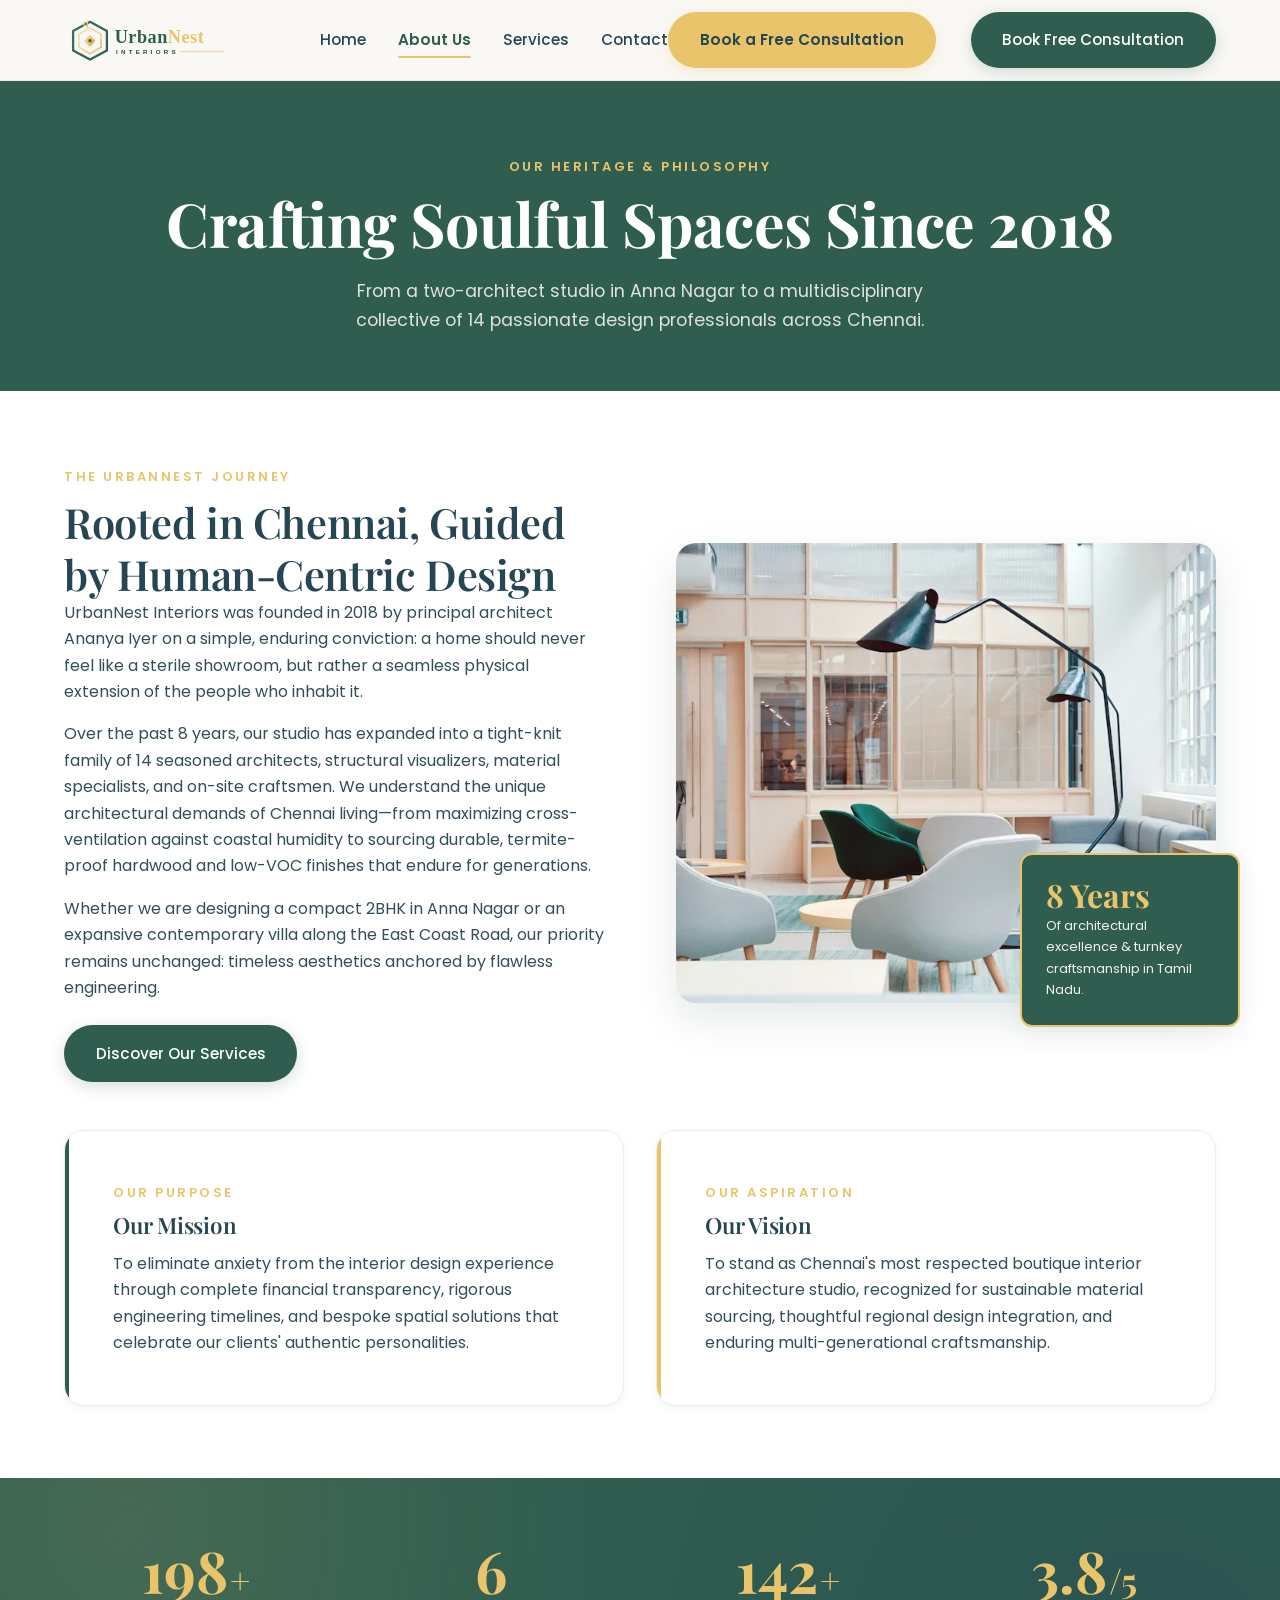
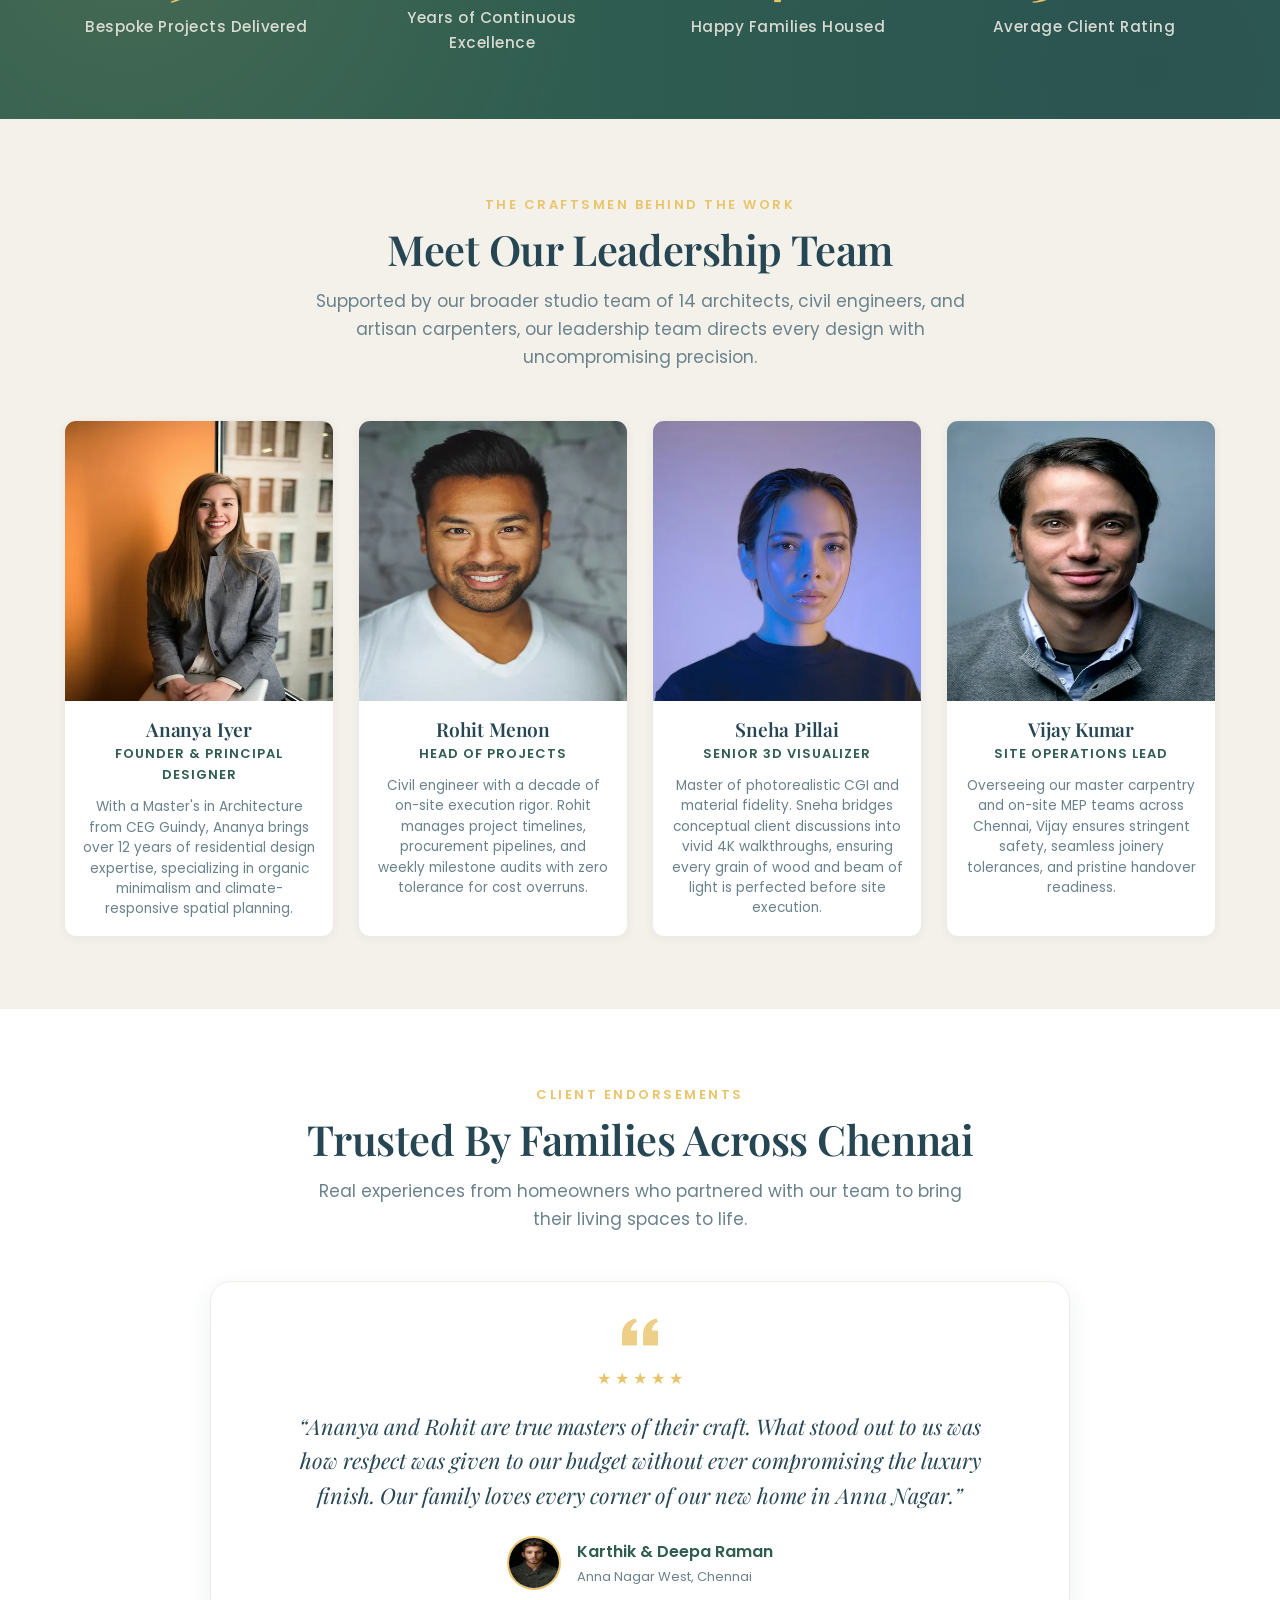
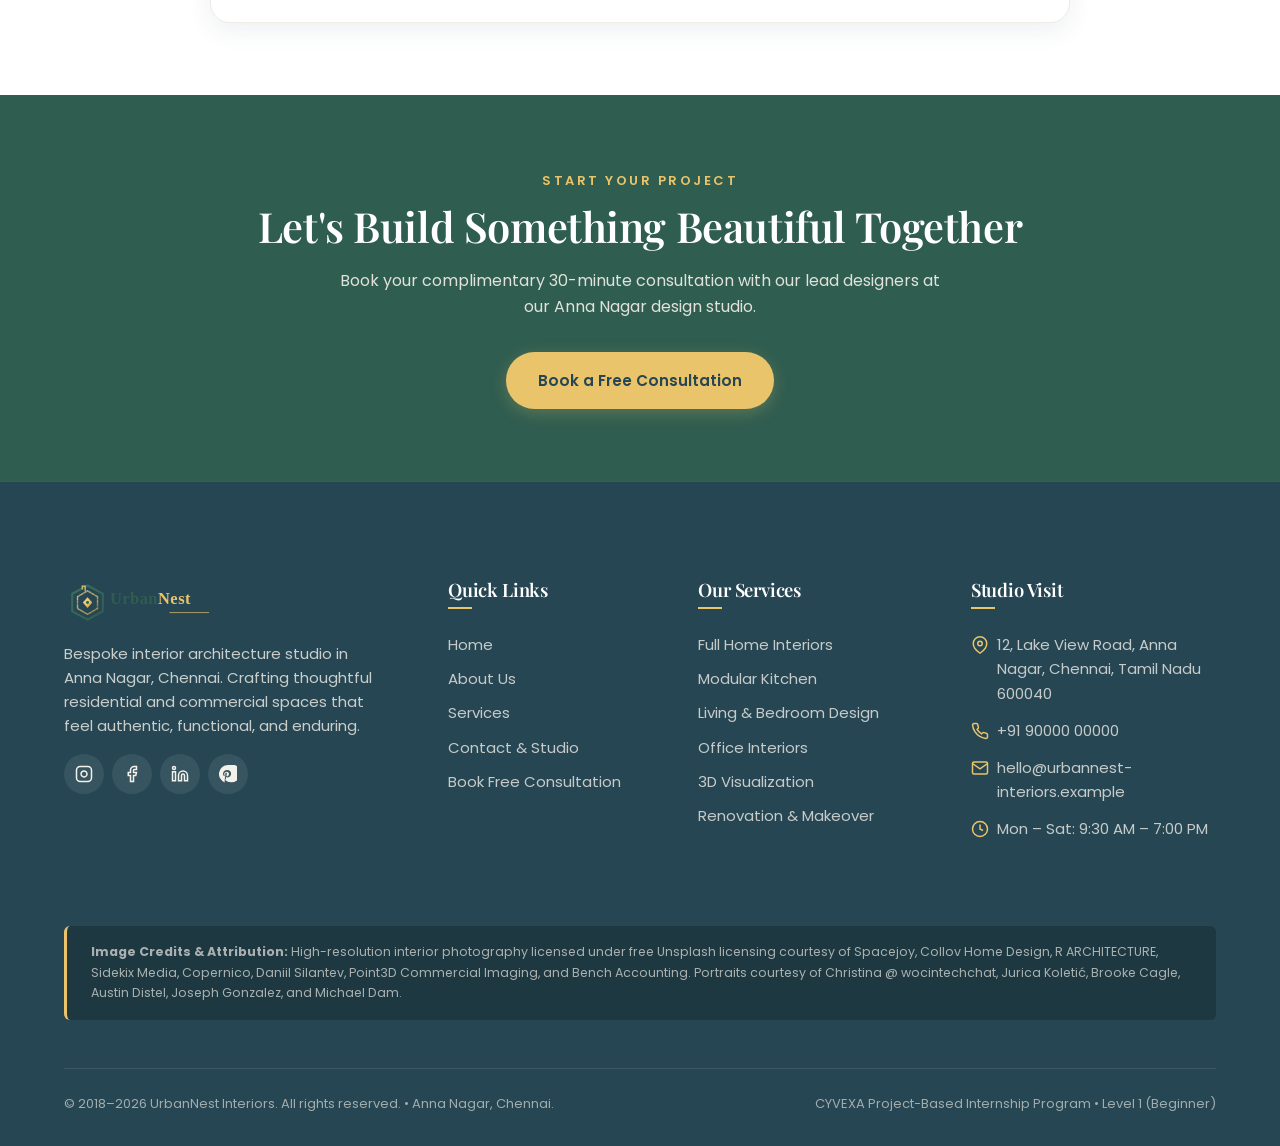
==== commit a7b9d562: "Fix Book a Free Consultation anchor navigation, button labeling, and real-time form validation UX" ====
--- a/about.html
+++ b/about.html
@@ -43,12 +43,12 @@
           <li><a href="contact.html" class="nav-link">Contact</a></li>
         </ul>
         <div class="mobile-cta-wrapper">
-          <a href="contact.html" class="btn btn-gold">Book a Free Consultation</a>
+          <a href="contact.html#bookingForm" class="btn btn-gold">Book a Free Consultation</a>
         </div>
       </nav>
 
       <div class="header-actions">
-        <a href="contact.html" class="btn btn-primary" id="headerCtaBtn">Book Free Consultation</a>
+        <a href="contact.html#bookingForm" class="btn btn-primary" id="headerCtaBtn">Book Free Consultation</a>
         <button class="menu-toggle" id="menuToggle" aria-expanded="false" aria-controls="mainNavigation" aria-label="Toggle navigation menu">
           <span class="menu-toggle-bar"></span>
           <span class="menu-toggle-bar"></span>
@@ -271,7 +271,7 @@
         <p style="max-width: 600px; margin: 0 auto 2rem; color: rgba(244, 241, 234, 0.9);">
           Book your complimentary 30-minute consultation with our lead designers at our Anna Nagar design studio.
         </p>
-        <a href="contact.html" class="btn btn-gold">Book a Free Consultation</a>
+        <a href="contact.html#bookingForm" class="btn btn-gold">Book a Free Consultation</a>
       </div>
     </section>
   </main>
@@ -310,7 +310,7 @@
             <li><a href="about.html">About Us</a></li>
             <li><a href="services.html">Services</a></li>
             <li><a href="contact.html">Contact &amp; Studio</a></li>
-            <li><a href="contact.html">Book Free Consultation</a></li>
+            <li><a href="contact.html#bookingForm">Book Free Consultation</a></li>
           </ul>
         </div>
 
--- a/css/style.css
+++ b/css/style.css
@@ -1537,6 +1537,7 @@
   border-radius: var(--radius-lg);
   border: 1px solid var(--color-border-light);
   box-shadow: var(--shadow-md);
+  scroll-margin-top: 100px;
 }
 
 .form-group {
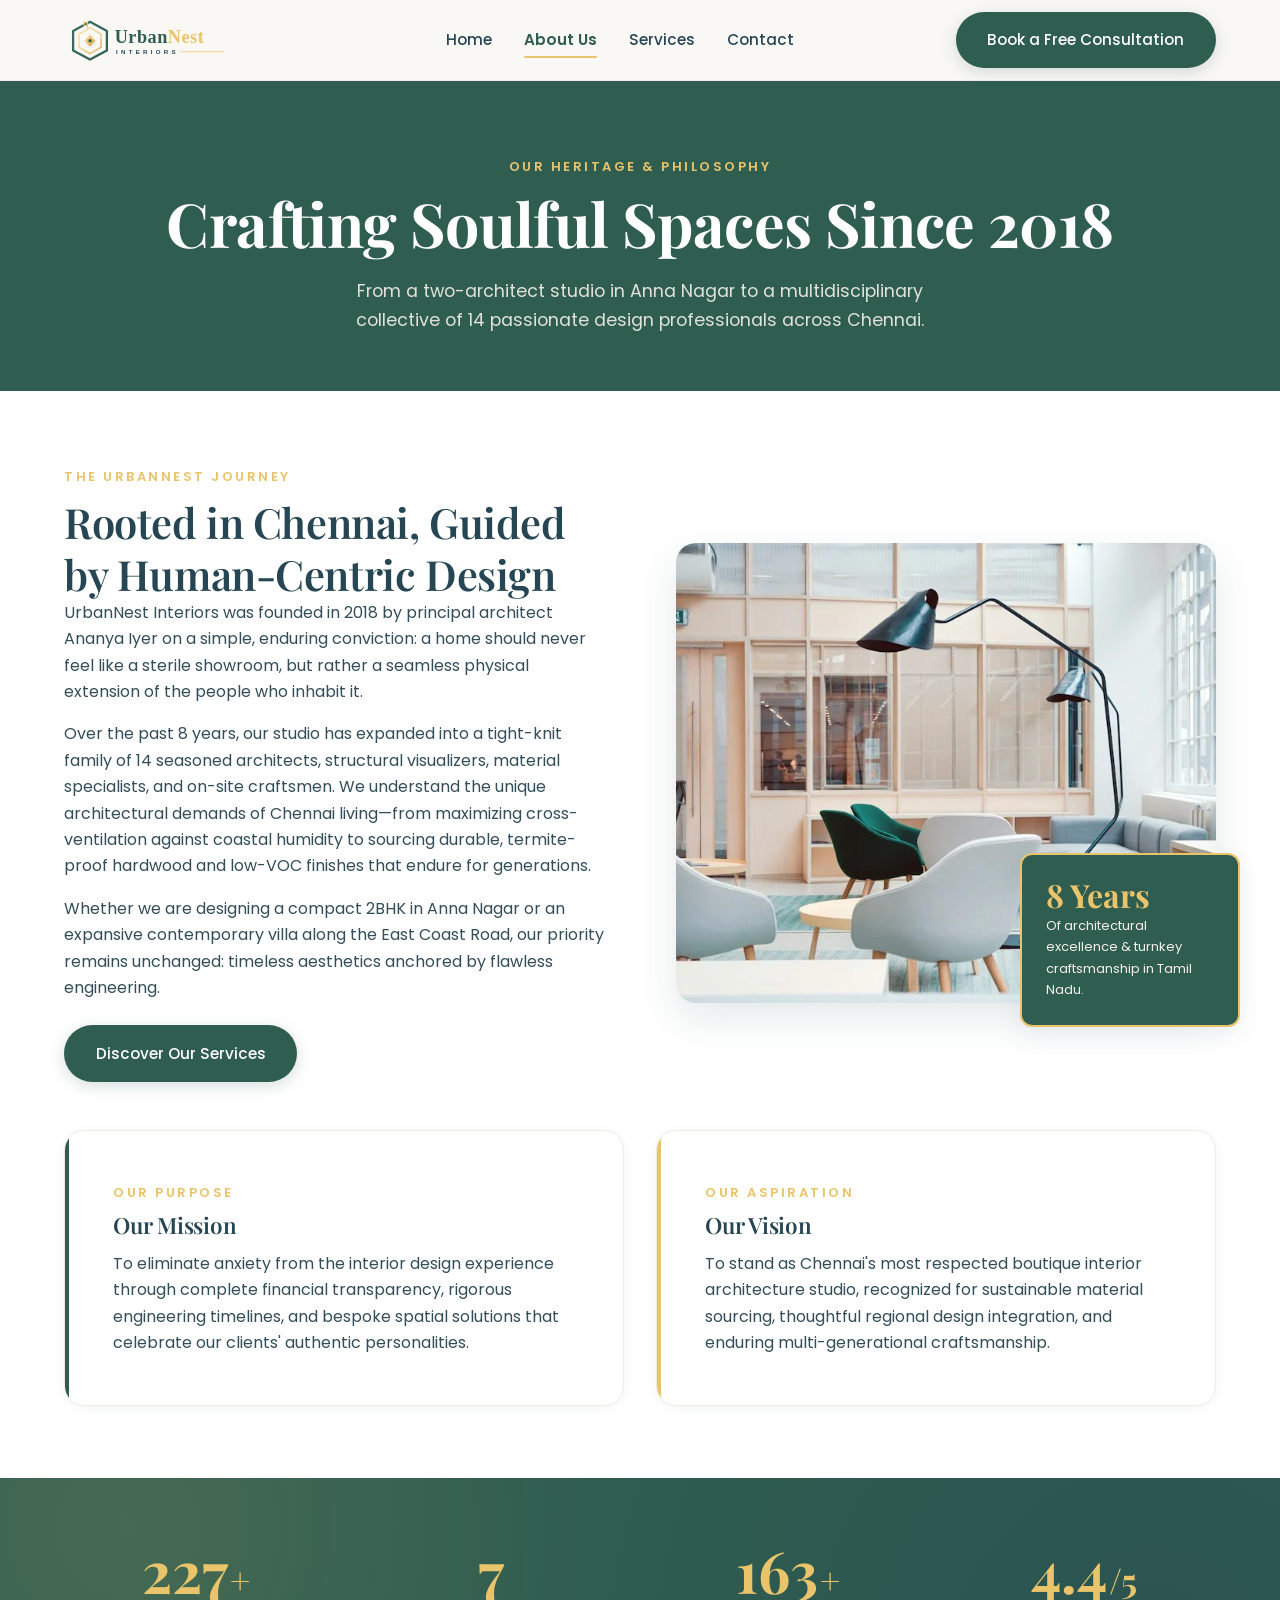
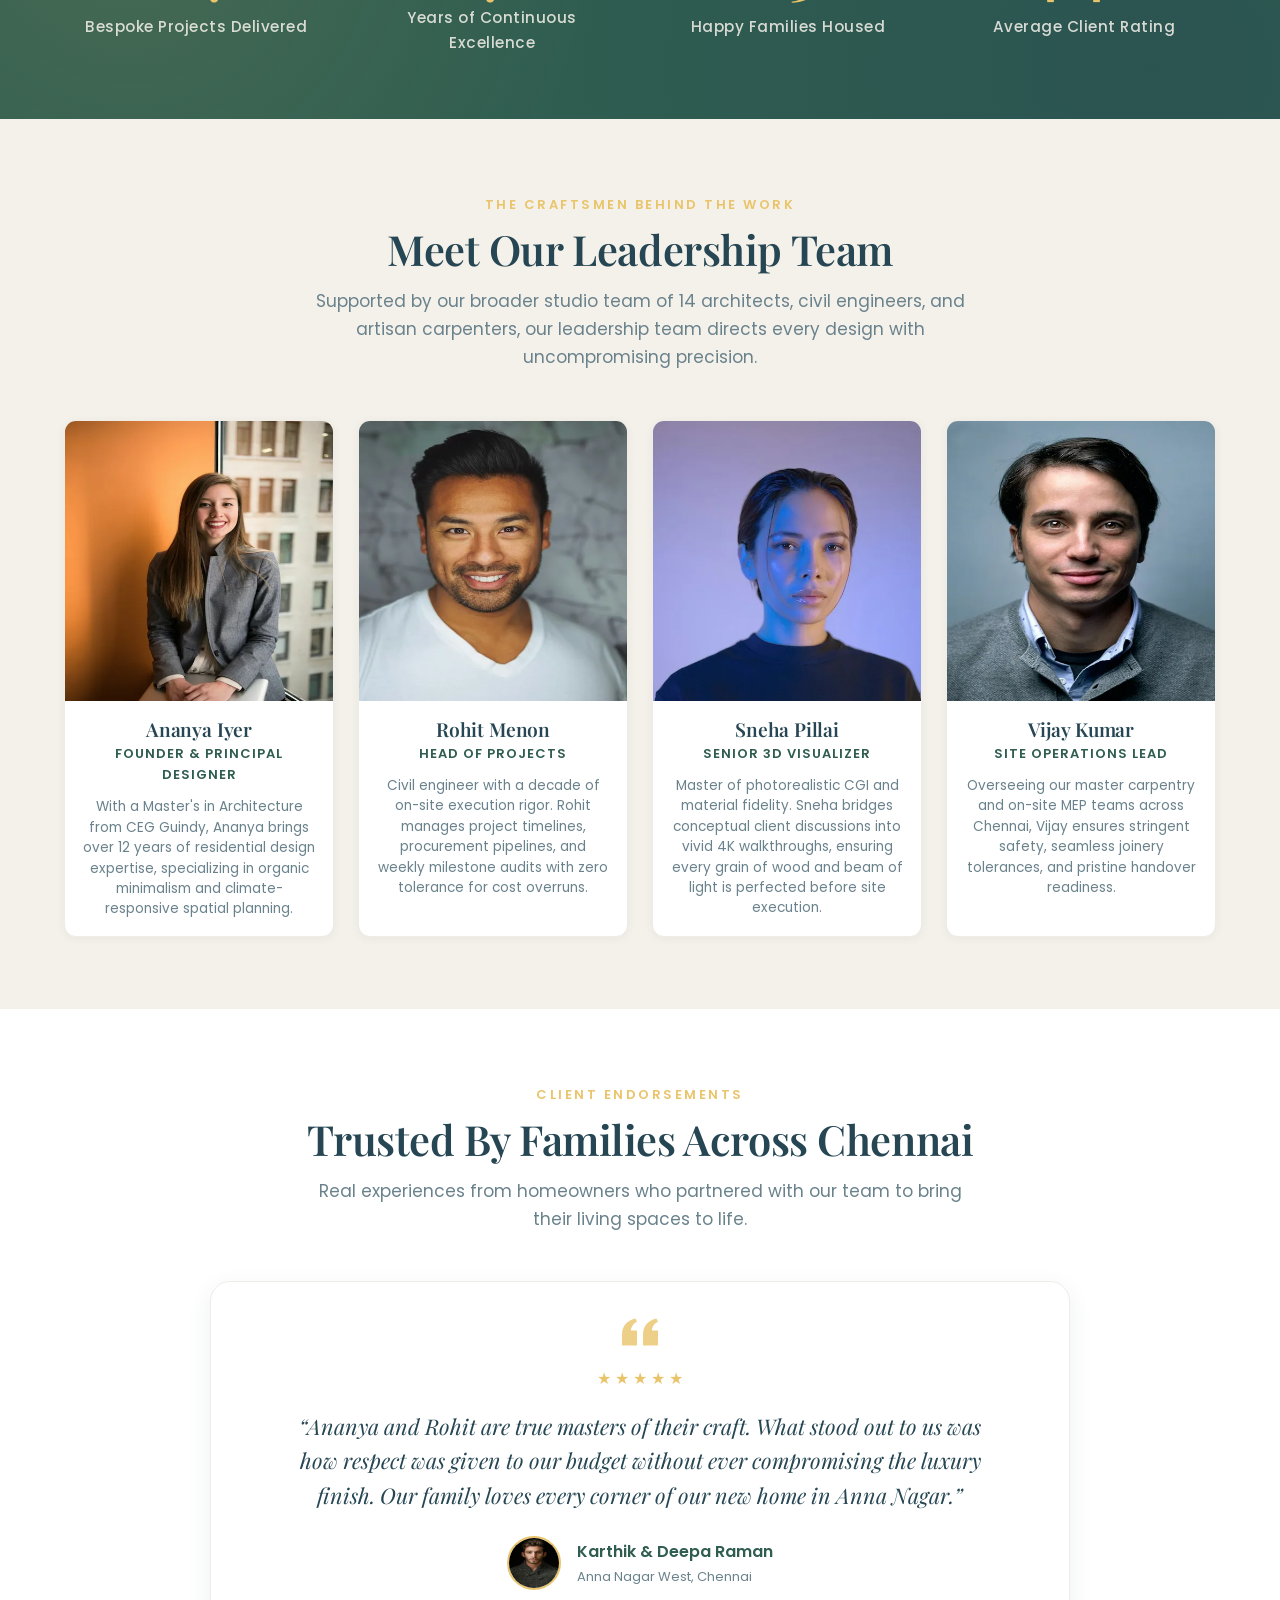
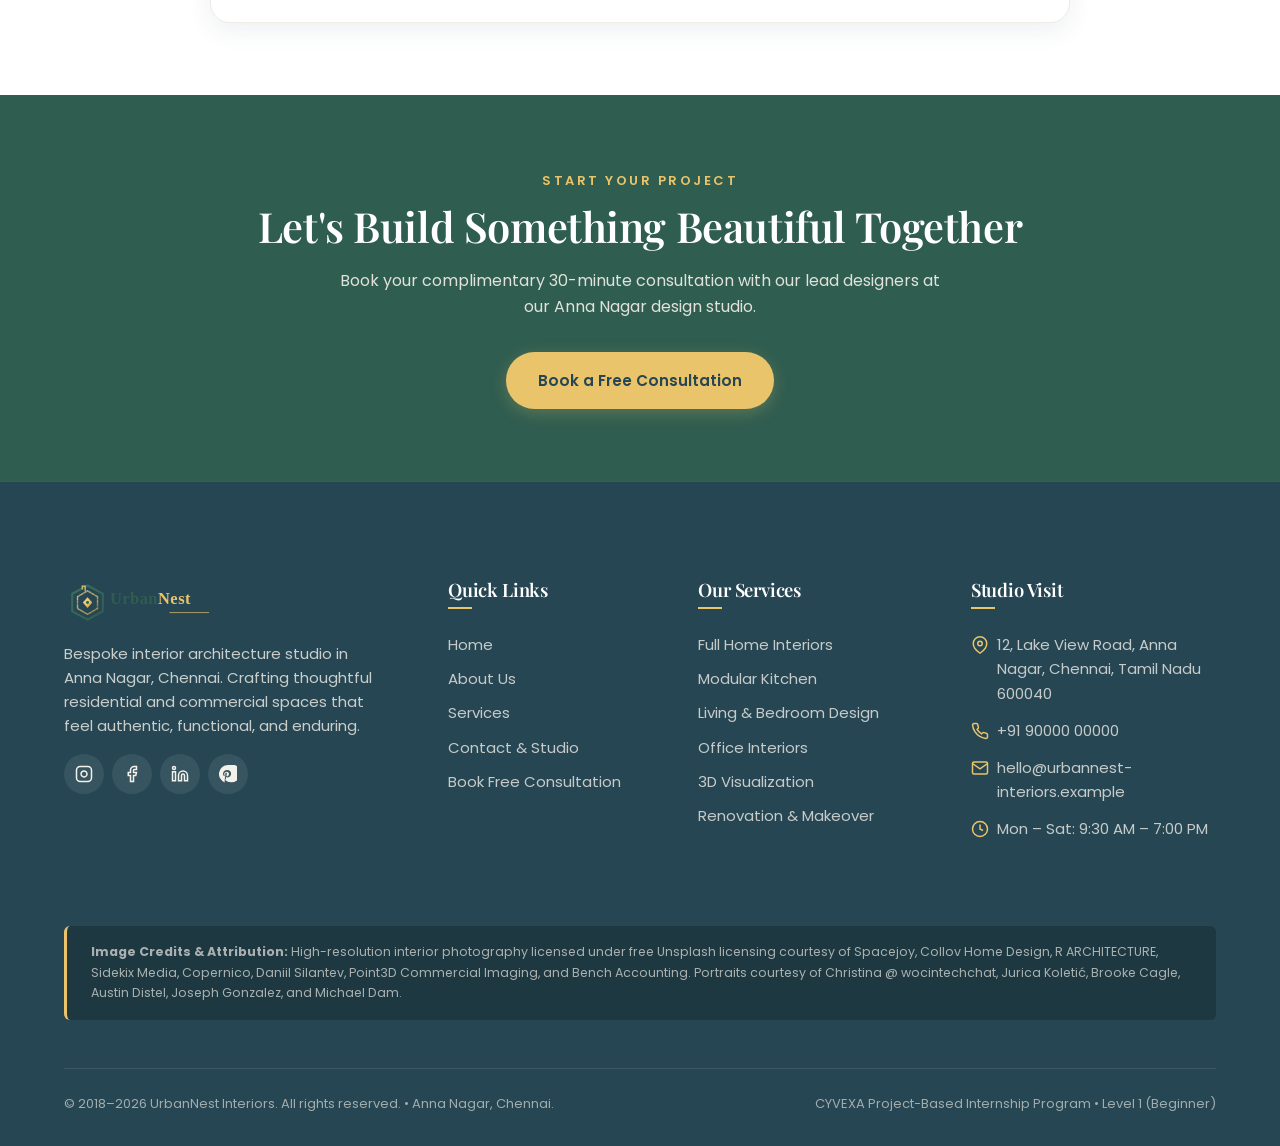
==== commit 22af3e12: "Fix duplicate consultation buttons on desktop viewports by hiding mobile-cta-wrapper" ====
--- a/about.html
+++ b/about.html
@@ -48,7 +48,7 @@
       </nav>
 
       <div class="header-actions">
-        <a href="contact.html#bookingForm" class="btn btn-primary" id="headerCtaBtn">Book Free Consultation</a>
+        <a href="contact.html#bookingForm" class="btn btn-primary" id="headerCtaBtn">Book a Free Consultation</a>
         <button class="menu-toggle" id="menuToggle" aria-expanded="false" aria-controls="mainNavigation" aria-label="Toggle navigation menu">
           <span class="menu-toggle-bar"></span>
           <span class="menu-toggle-bar"></span>
--- a/css/style.css
+++ b/css/style.css
@@ -446,6 +446,10 @@
   display: flex;
   align-items: center;
   gap: var(--space-md);
+}
+
+.mobile-cta-wrapper {
+  display: none;
 }
 
 /* Mobile Hamburger Toggle */
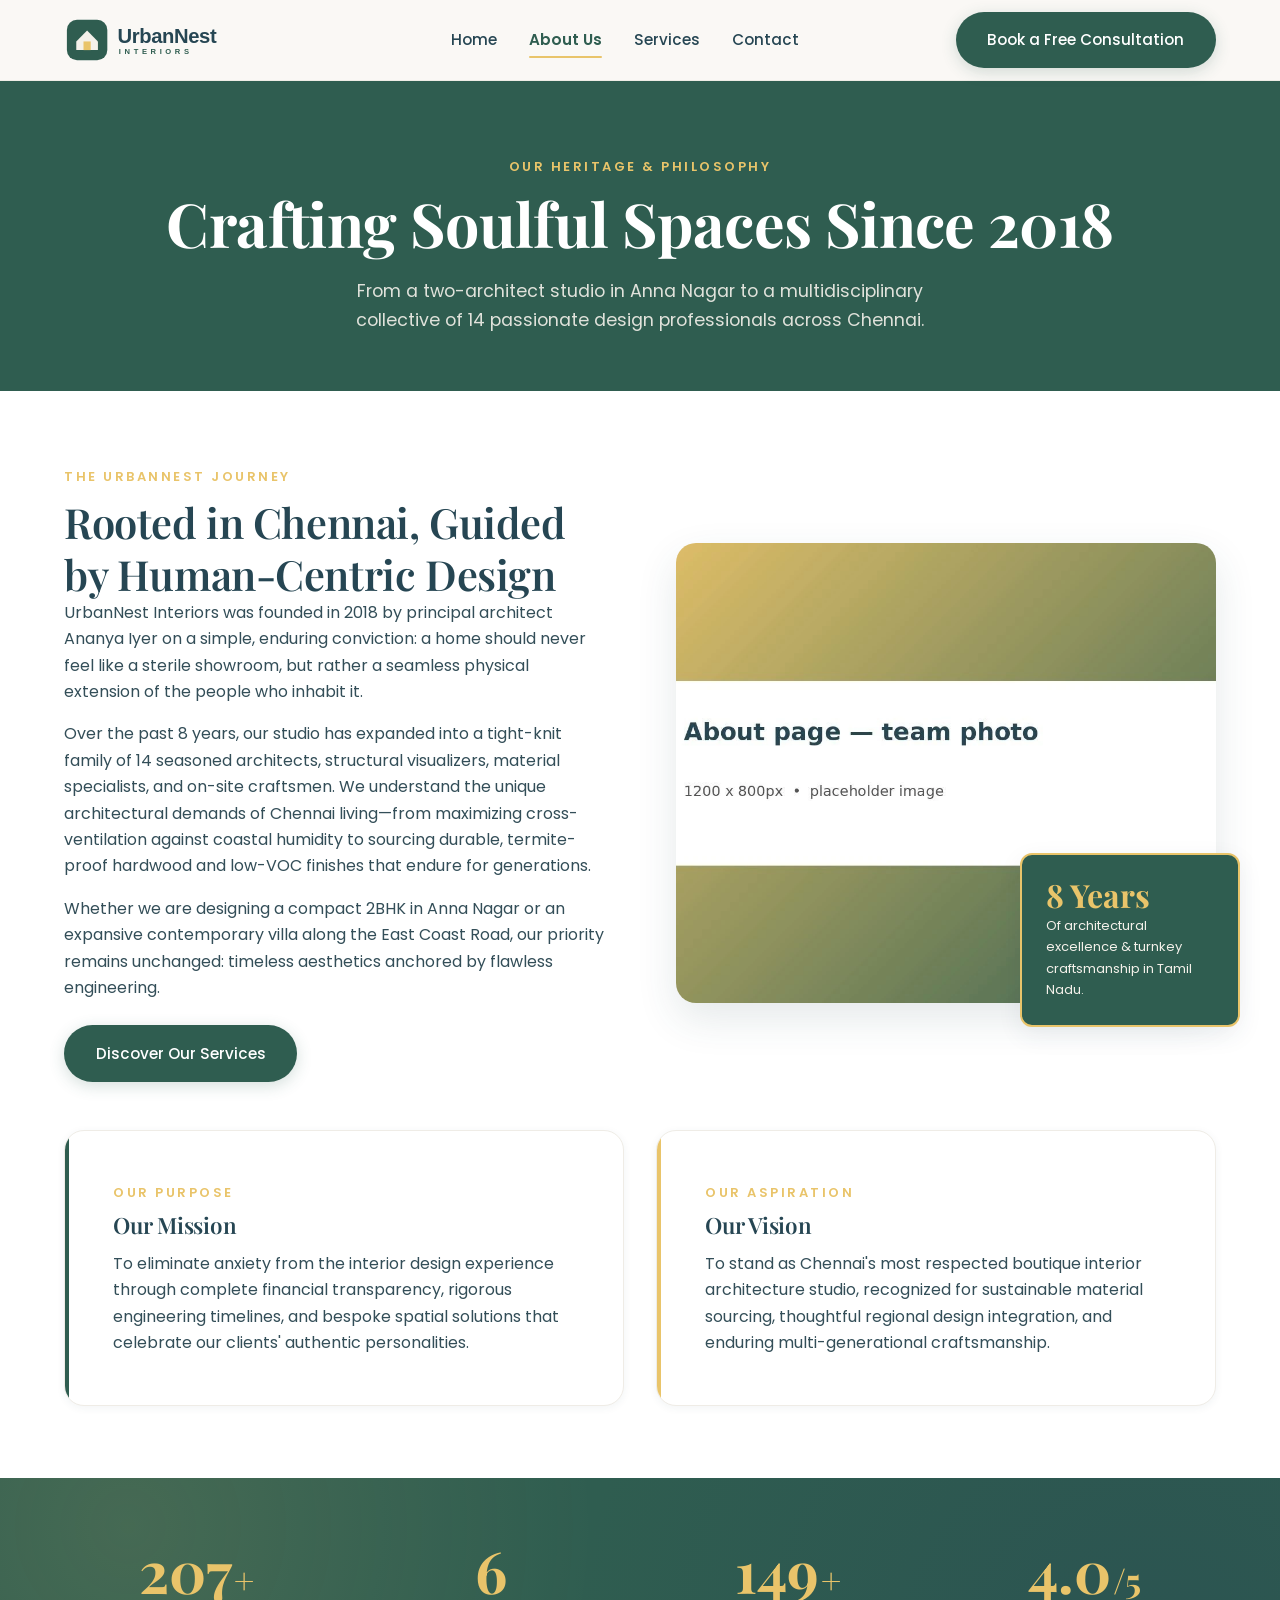
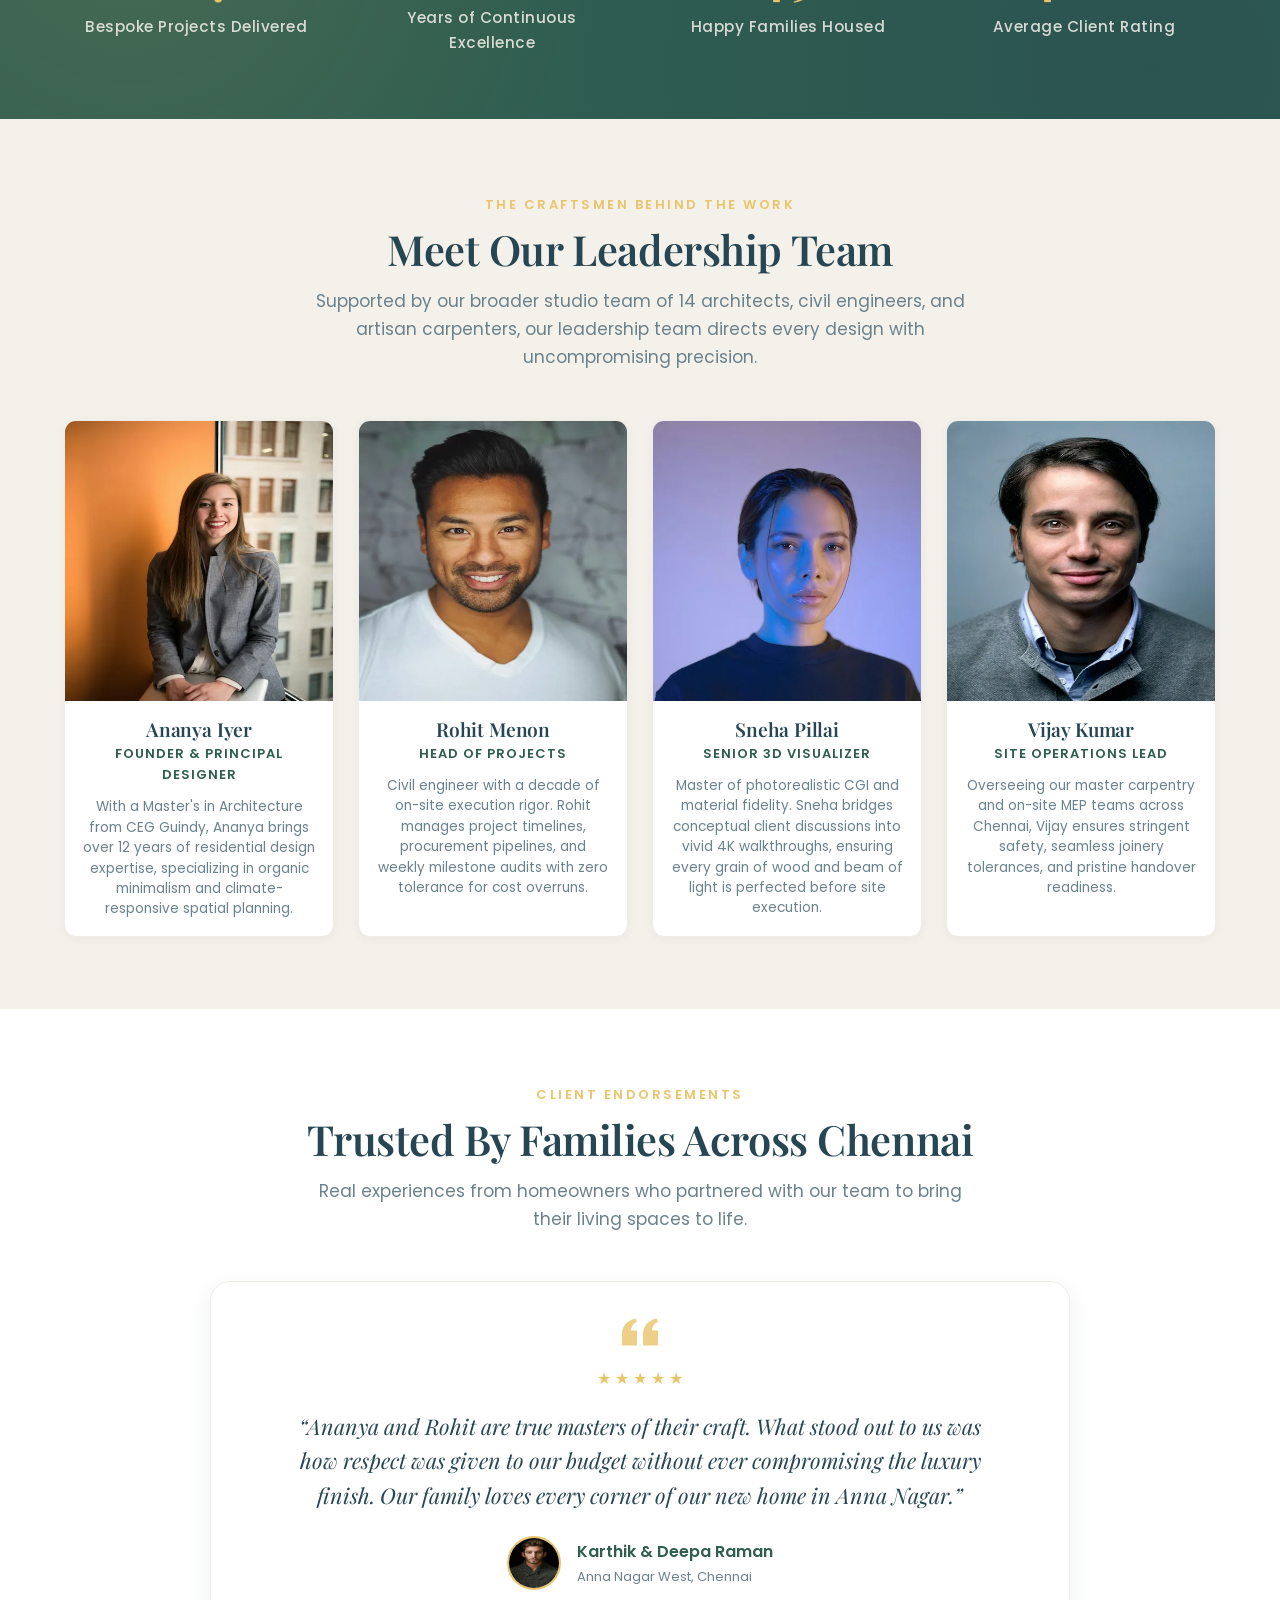
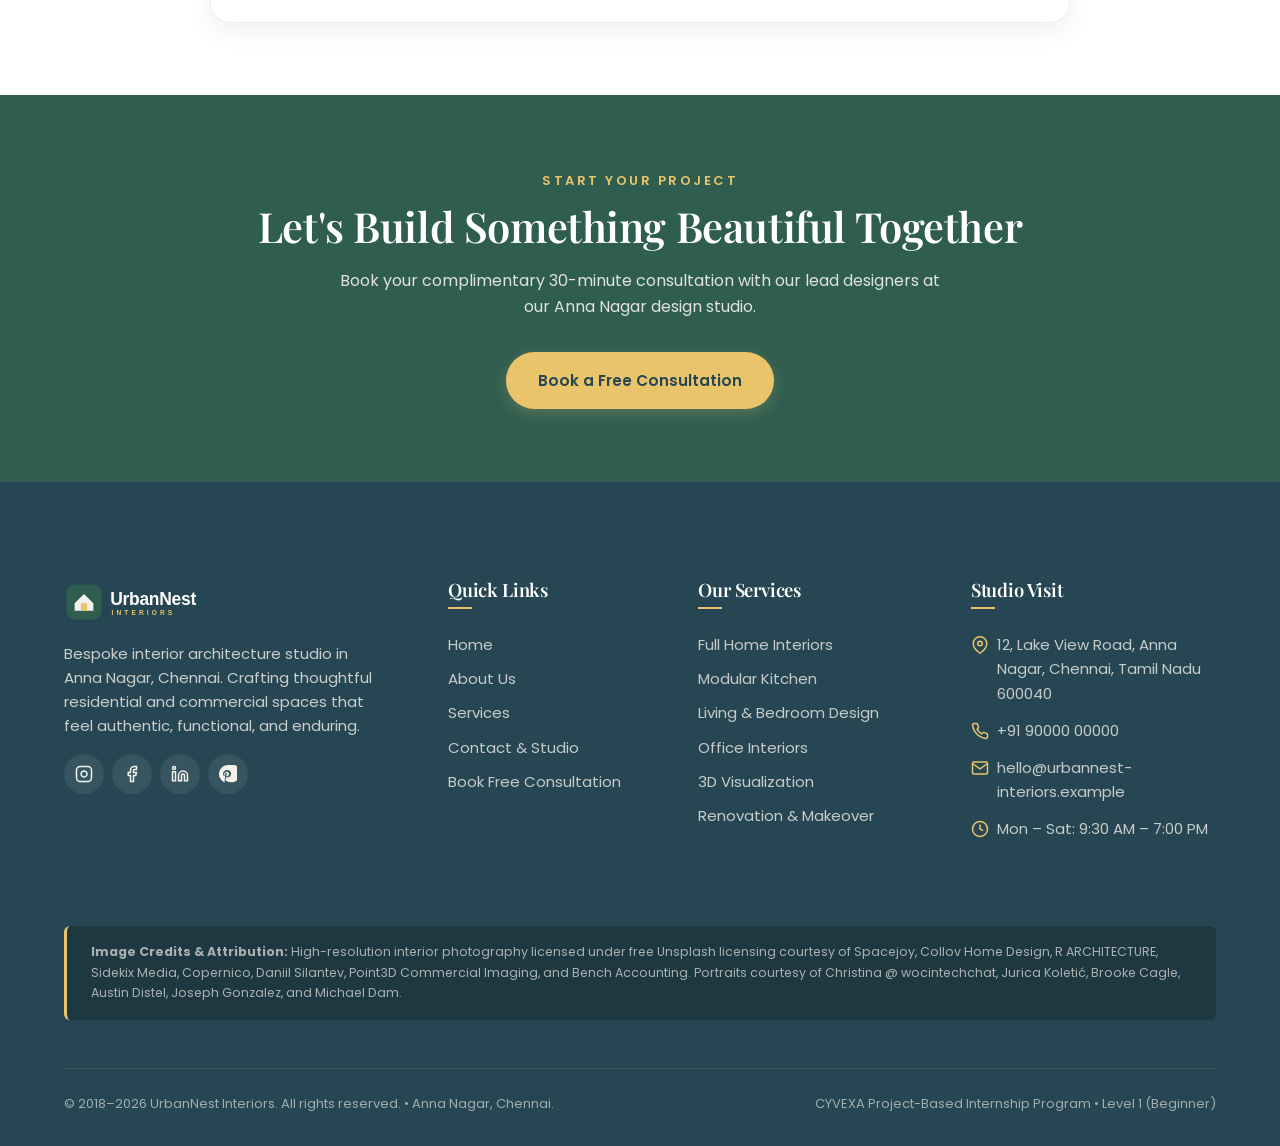
==== commit b874cd50: "Integrate official Level 1 Asset Pack images for logos and departments" ====
--- a/about.html
+++ b/about.html
@@ -92,7 +92,7 @@
           </div>
 
           <div class="about-story-media">
-            <img src="assets/images/about-studio.webp" alt="UrbanNest Interiors design studio and material sampling workspace" class="about-story-img" width="900" height="600" loading="lazy">
+            <img src="assets/images/about-studio.webp" alt="About page — team photo of UrbanNest Interiors design studio and project leaders" class="about-story-img" width="900" height="600" loading="lazy">
             <div class="about-badge-card">
               <div class="about-badge-year">8 Years</div>
               <div class="about-badge-text">Of architectural excellence &amp; turnkey craftsmanship in Tamil Nadu.</div>
@@ -282,7 +282,7 @@
       <div class="footer-top-grid">
         <!-- Col 1: Brand Info -->
         <div>
-          <img src="assets/logo.svg" alt="UrbanNest Interiors" class="footer-brand-logo" width="200" height="48">
+          <img src="assets/logo-white.svg" alt="UrbanNest Interiors" class="footer-brand-logo" width="200" height="48">
           <p class="footer-brand-desc">
             Bespoke interior architecture studio in Anna Nagar, Chennai. Crafting thoughtful residential and commercial spaces that feel authentic, functional, and enduring.
           </p>
--- a/css/style.css
+++ b/css/style.css
@@ -902,6 +902,82 @@
   align-items: center;
   justify-content: space-between;
   padding-top: var(--space-sm);
+}
+
+/* --------------------------------------------------------------------------
+   9b. Project Gallery Showcase
+   -------------------------------------------------------------------------- */
+.gallery-grid {
+  display: grid;
+  grid-template-columns: repeat(2, 1fr);
+  gap: var(--space-2xl);
+}
+
+.gallery-card {
+  background-color: var(--color-white);
+  border-radius: var(--radius-lg);
+  overflow: hidden;
+  box-shadow: var(--shadow-sm);
+  transition: transform var(--transition-normal), box-shadow var(--transition-normal);
+  border: 1px solid var(--color-border-light);
+}
+
+.gallery-card:hover {
+  transform: translateY(-6px);
+  box-shadow: var(--shadow-lg);
+}
+
+.gallery-image-wrapper {
+  position: relative;
+  overflow: hidden;
+  aspect-ratio: 3 / 2;
+  background-color: var(--color-cream);
+}
+
+.gallery-card-img {
+  width: 100%;
+  height: 100%;
+  object-fit: cover;
+  transition: transform var(--transition-slow);
+}
+
+.gallery-card:hover .gallery-card-img {
+  transform: scale(1.03);
+}
+
+.gallery-overlay {
+  position: absolute;
+  top: var(--space-md);
+  left: var(--space-md);
+}
+
+.gallery-badge {
+  display: inline-block;
+  padding: 0.3rem 0.85rem;
+  font-size: 0.75rem;
+  font-weight: 600;
+  text-transform: uppercase;
+  letter-spacing: 0.05em;
+  background-color: rgba(47, 93, 80, 0.9);
+  color: var(--color-cream);
+  border-radius: var(--radius-full);
+  backdrop-filter: blur(4px);
+}
+
+.gallery-card-content {
+  padding: var(--space-xl);
+}
+
+.gallery-card-content h3 {
+  font-size: 1.35rem;
+  margin-bottom: var(--space-xs);
+  color: var(--color-charcoal);
+}
+
+.gallery-card-content p {
+  color: var(--color-text-muted);
+  font-size: 0.9375rem;
+  line-height: 1.6;
 }
 
 /* --------------------------------------------------------------------------
@@ -2002,6 +2078,11 @@
     gap: var(--space-lg);
   }
 
+  .gallery-grid {
+    grid-template-columns: 1fr;
+    gap: var(--space-xl);
+  }
+
   .about-story-grid {
     grid-template-columns: 1fr;
     gap: var(--space-xl);
